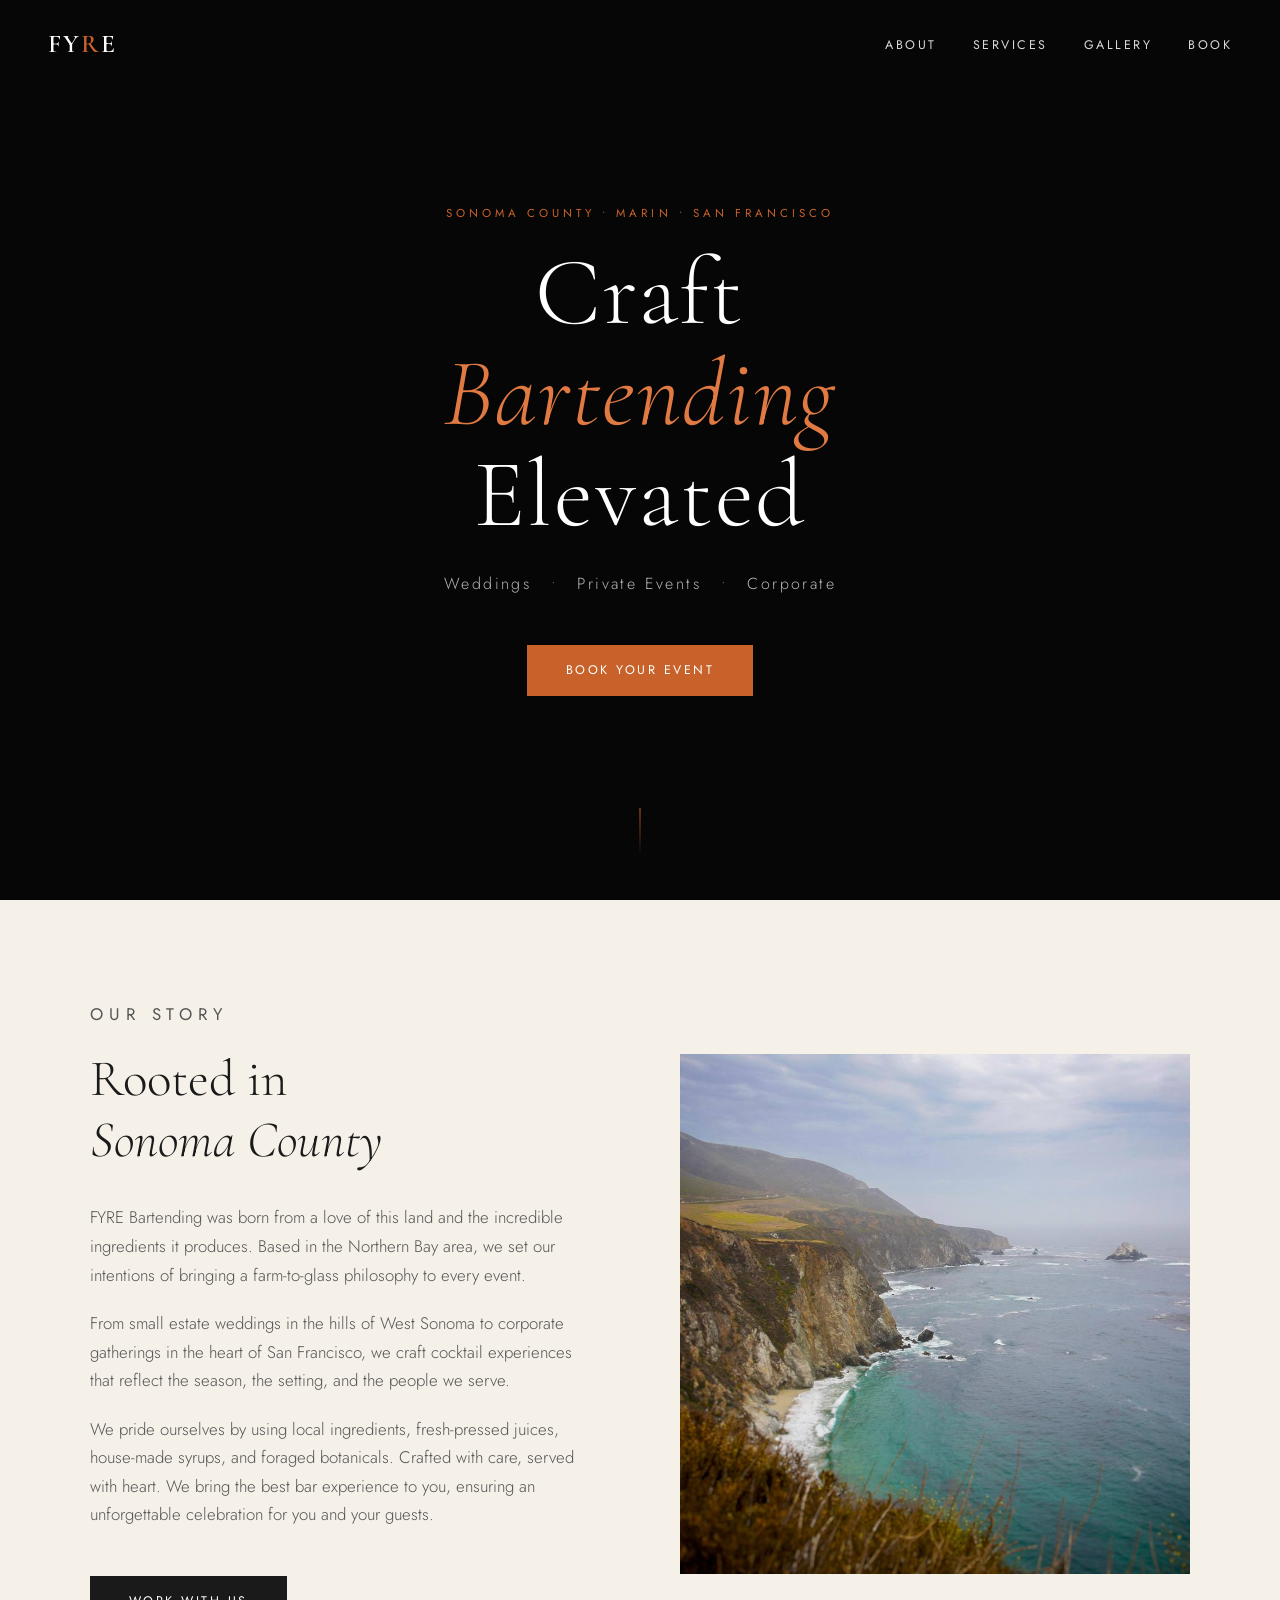
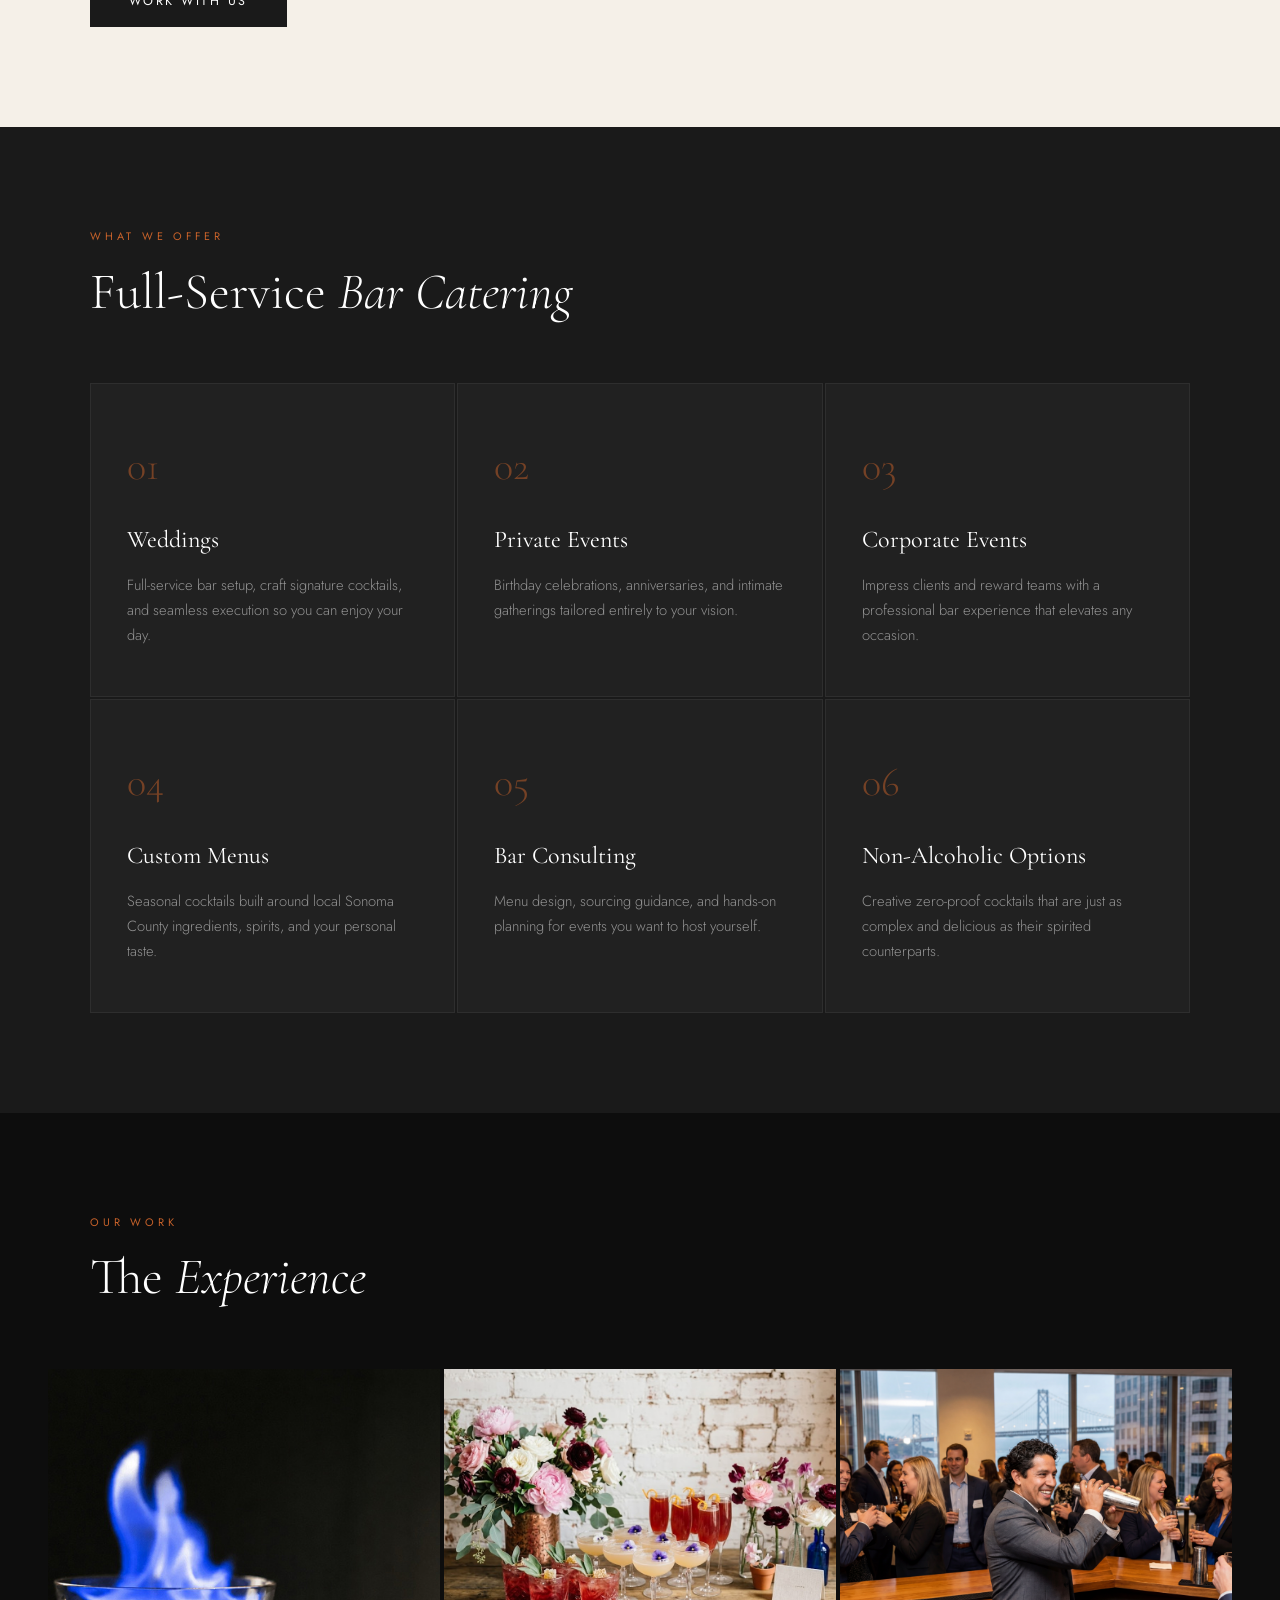
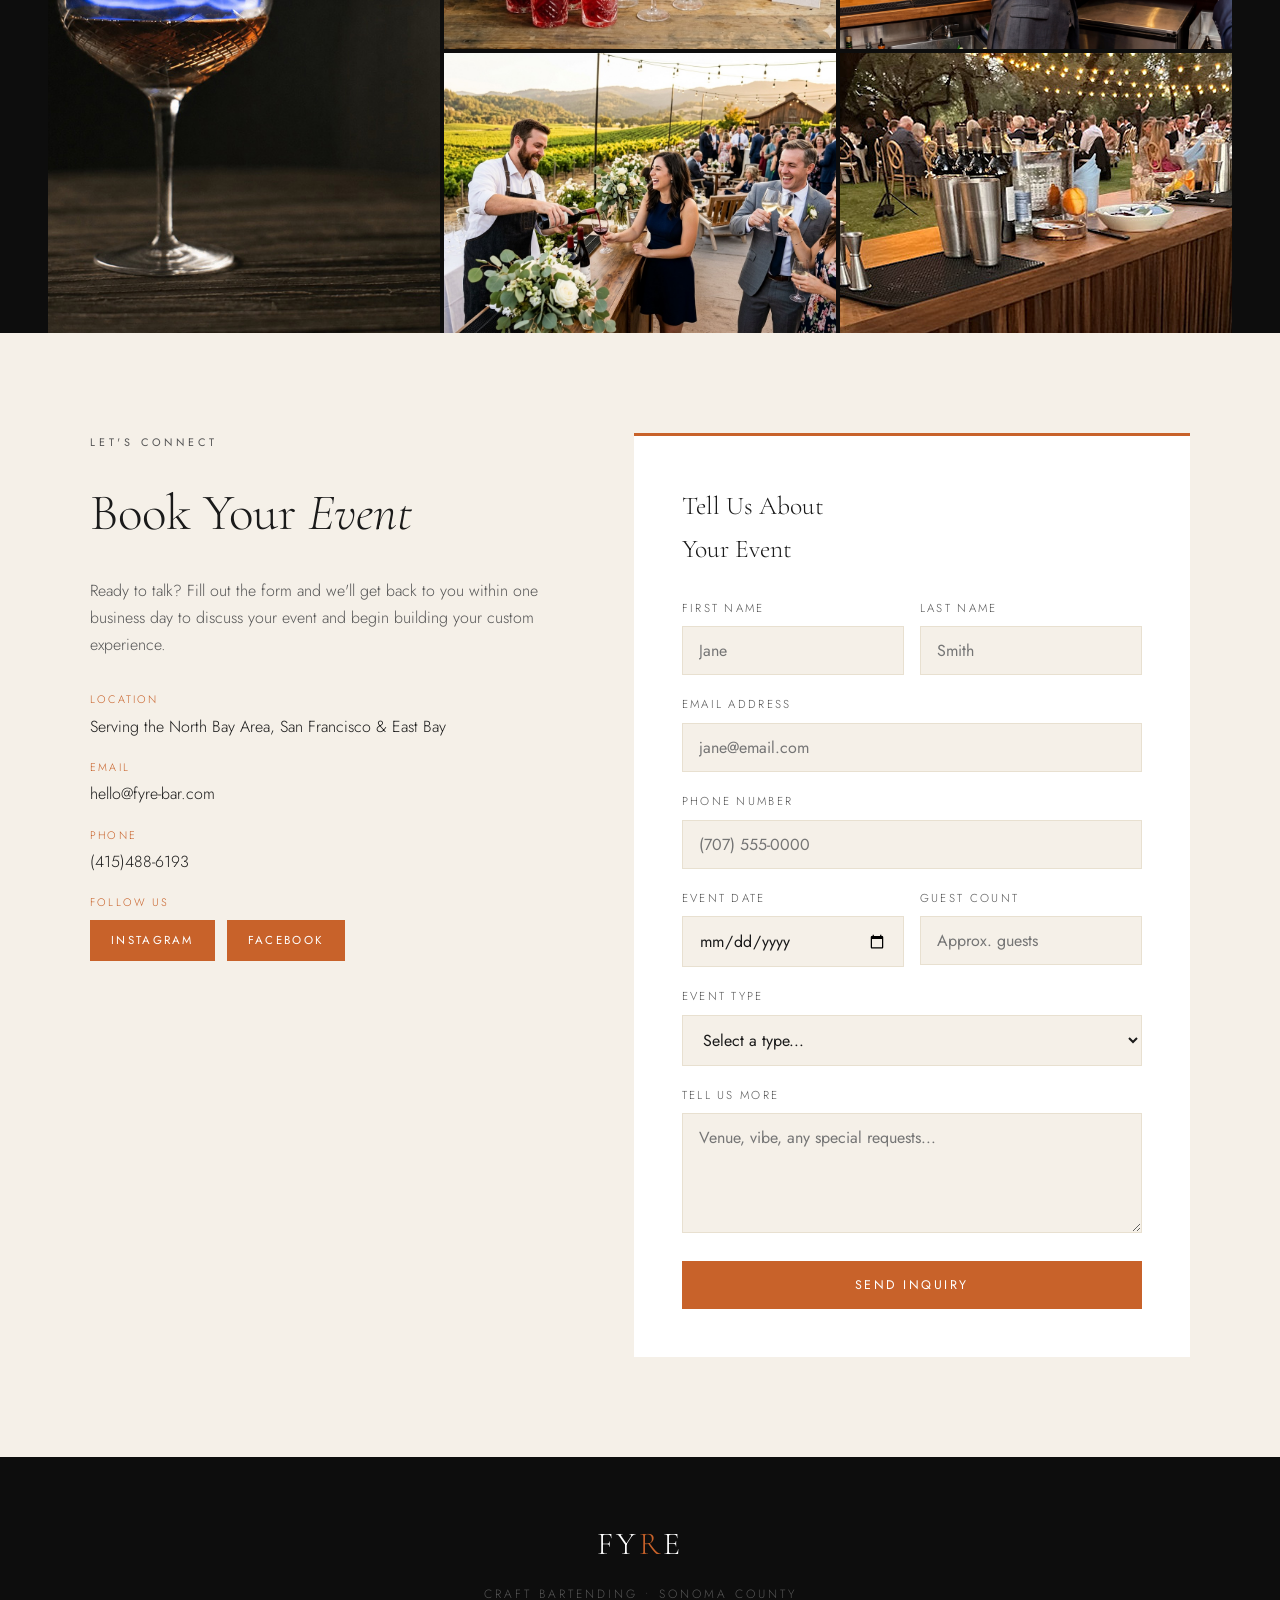
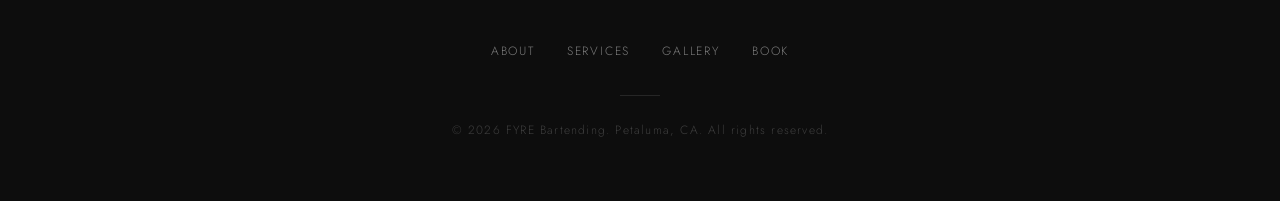
==== index.html @ 331d06f9 "Add structured data for FYRE Bartending Added structured data for LocalBusiness with details about F" ====
<!DOCTYPE html>
<html lang="en">
<head>
<meta charset="UTF-8">
<meta name="viewport" content="width=device-width, initial-scale=1.0">
<title>FYRE Bartending - Sonoma County</title>
<link rel="preconnect" href="https://fonts.googleapis.com">
<link rel="preconnect" href="https://fonts.gstatic.com" crossorigin>
<link href="https://fonts.googleapis.com/css2?family=Cormorant+Garamond:ital,wght@0,300;0,400;0,600;1,300;1,400&family=Jost:wght@300;400;500&display=swap" rel="stylesheet">

<style>

/* =====================
   RESET AND BASE
===================== */
*, *:before, *:after {
  box-sizing: border-box;
  margin: 0;
  padding: 0;
}

:root {
  --black:     #0d0d0d;
  --charcoal:  #1a1a1a;
  --ember:     #c8622a;
  --ember-lt:  #e07a42;
  --cream:     #f5f0e8;
  --cream-dk:  #e8e0d0;
  --white:     #ffffff;
  --text-dark: #1a1a1a;
  --text-mid:  #555555;
  --font-head: 'Cormorant Garamond', Georgia, serif;
  --font-body: 'Jost', Helvetica, Arial, sans-serif;
}

html {
  scroll-behavior: smooth;
}

body {
  font-family: var(--font-body);
  font-weight: 300;
  color: var(--text-dark);
  background-color: var(--cream);
  line-height: 1.7;
}

img {
  display: block;
  max-width: 100%;
}

a {
  color: inherit;
  text-decoration: none;
}

/* =====================
   NAVIGATION
===================== */
nav {
  position: fixed;
  top: 0;
  left: 0;
  width: 100%;
  z-index: 100;
  display: flex;
  align-items: center;
  justify-content: space-between;
  padding: 22px 48px;
  background: transparent;
  transition: background 0.4s ease, padding 0.4s ease;
}

nav.scrolled {
  background: rgba(13,13,13,0.96);
  padding: 14px 48px;
}

.nav-logo {
  font-family: var(--font-head);
  font-size: 1.6rem;
  font-weight: 600;
  color: var(--white);
  letter-spacing: 0.08em;
}

.nav-logo span {
  color: var(--ember);
}

.nav-links {
  list-style: none;
  display: flex;
  gap: 36px;
}

.nav-links a {
  font-family: var(--font-body);
  font-size: 0.78rem;
  font-weight: 400;
  letter-spacing: 0.2em;
  text-transform: uppercase;
  color: rgba(255,255,255,0.85);
  transition: color 0.25s;
}

.nav-links a:hover {
  color: var(--ember-lt);
}

/* =====================
   HERO
===================== */
.hero {
  position: relative;
  height: 100vh;
  min-height: 600px;
  display: flex;
  align-items: center;
  justify-content: center;
  text-align: center;
  overflow: hidden;
  background-color: var(--black);
}

.hero-bg-gradient {
  position: absolute;
  top: 0; left: 0; right: 0; bottom: 0;
  background: radial-gradient(ellipse at 60% 40%, #3a1a08 0%, #0d0d0d 70%);
}

.hero-content {
  position: relative;
  z-index: 2;
  padding: 0 24px;
}

.hero-eyebrow {
  font-family: var(--font-body);
  font-size: 0.72rem;
  font-weight: 400;
  letter-spacing: 0.35em;
  text-transform: uppercase;
  color: var(--ember);
  margin-bottom: 20px;
}

.hero h1 {
  font-family: var(--font-head);
  font-size: 6rem;
  font-weight: 300;
  color: var(--white);
  line-height: 1.05;
  margin-bottom: 24px;
  letter-spacing: 0.02em;
}

.hero h1 em {
  font-style: italic;
  color: var(--ember-lt);
}

.hero-sub {
  font-family: var(--font-body);
  font-size: 1rem;
  font-weight: 300;
  color: rgba(255,255,255,0.7);
  letter-spacing: 0.15em;
  margin-bottom: 48px;
}

.hero-sub span {
  margin: 0 12px;
  color: var(--ember);
}

.btn {
  display: inline-block;
  padding: 14px 38px;
  font-family: var(--font-body);
  font-size: 0.78rem;
  font-weight: 400;
  letter-spacing: 0.2em;
  text-transform: uppercase;
  border: 1px solid var(--ember);
  color: var(--white);
  background: transparent;
  cursor: pointer;
  transition: background 0.3s, color 0.3s;
}

.btn:hover {
  background: var(--ember);
  color: var(--white);
}

.btn-solid {
  background: var(--ember);
  color: var(--white);
  border: 1px solid var(--ember);
}

.btn-solid:hover {
  background: var(--ember-lt);
  border-color: var(--ember-lt);
}

.btn-dark {
  background: var(--charcoal);
  border-color: var(--charcoal);
  color: var(--white);
}

.btn-dark:hover {
  background: var(--black);
  border-color: var(--black);
}

.hero-scroll {
  position: absolute;
  bottom: 36px;
  left: 50%;
  transform: translateX(-50%);
  z-index: 2;
  display: flex;
  flex-direction: column;
  align-items: center;
  gap: 8px;
}

.hero-scroll span {
  font-size: 0.65rem;
  letter-spacing: 0.3em;
  text-transform: uppercase;
  color: rgba(255,255,255,0.4);
}

.scroll-line {
  width: 1px;
  height: 48px;
  background: linear-gradient(to bottom, var(--ember), transparent);
}

/* =====================
   SECTIONS
===================== */
.section {
  padding: 100px 48px;
}

.section-inner {
  max-width: 1100px;
  margin: 0 auto;
}

.section-label {
  font-size: 0.68rem;
  font-weight: 400;
  letter-spacing: 0.35em;
  text-transform: uppercase;
  color: var(--ember);
  margin-bottom: 16px;
}

.section-title {
  font-family: var(--font-head);
  font-size: 3.2rem;
  font-weight: 300;
  line-height: 1.2;
  color: var(--text-dark);
  margin-bottom: 32px;
}

.section-title em {
  font-style: italic;
  font-weight: 300;
}

/* =====================
   ABOUT
===================== */
.about {
  background-color: var(--cream);
}

.about-grid {
  display: grid;
  grid-template-columns: 1fr 1fr;
  gap: 80px;
  align-items: center;
}

.about-text p {
  color: var(--text-mid);
  font-size: 1.05rem;
  margin-bottom: 20px;
}

.about-image {
  position: relative;
}

.about-image img {
  width: 100%;
  height: 520px;
  object-fit: cover;
}

.about-image-placeholder {
  width: 100%;
  height: 520px;
  background: linear-gradient(135deg, #2a1408 0%, #6b3010 100%);
  display: flex;
  align-items: center;
  justify-content: center;
  color: rgba(255,255,255,0.3);
  font-size: 0.8rem;
  letter-spacing: 0.2em;
  text-transform: uppercase;
}

.about-accent {
  position: absolute;
  bottom: -20px;
  left: -20px;
  width: 140px;
  height: 140px;
  border: 2px solid var(--ember);
  z-index: -1;
}

/* =====================
   SERVICES
===================== */
.services {
  background-color: var(--charcoal);
}

.services .section-title {
  color: var(--white);
}

.services .section-label {
  color: var(--ember);
}

.services-grid {
  display: grid;
  grid-template-columns: repeat(3, 1fr);
  gap: 2px;
  margin-top: 60px;
}

.service-card {
  padding: 48px 36px;
  background: rgba(255,255,255,0.03);
  border: 1px solid rgba(255,255,255,0.06);
  transition: background 0.3s;
}

.service-card:hover {
  background: rgba(200,98,42,0.1);
}

.service-num {
  font-family: var(--font-head);
  font-size: 2.5rem;
  font-weight: 300;
  color: var(--ember);
  opacity: 0.5;
  display: block;
  margin-bottom: 20px;
}

.service-card h3 {
  font-family: var(--font-head);
  font-size: 1.5rem;
  font-weight: 400;
  color: var(--white);
  margin-bottom: 12px;
}

.service-card p {
  font-size: 0.92rem;
  color: rgba(255,255,255,0.5);
  line-height: 1.7;
}

/* =====================
   ESTIMATE
===================== */
.estimate {
  background-color: var(--cream);
}

.estimate-wrap {
  display: grid;
  grid-template-columns: 1fr 1fr;
  gap: 80px;
  align-items: start;
}

.estimate-form-area {
  background: var(--white);
  padding: 48px;
  border-top: 3px solid var(--ember);
}

.form-group {
  margin-bottom: 20px;
}

.form-group label {
  display: block;
  font-size: 0.72rem;
  letter-spacing: 0.2em;
  text-transform: uppercase;
  color: var(--text-mid);
  margin-bottom: 8px;
}

.form-group input,
.form-group select,
.form-group textarea {
  width: 100%;
  padding: 12px 16px;
  background: var(--cream);
  border: 1px solid var(--cream-dk);
  font-family: var(--font-body);
  font-size: 1rem;
  color: var(--text-dark);
  outline: none;
  transition: border-color 0.25s;
  box-sizing: border-box;
}

.form-group input:focus,
.form-group select:focus,
.form-group textarea:focus {
  border-color: var(--ember);
}

.estimate-result {
  margin-top: 24px;
  padding: 24px;
  background: var(--cream);
  border-left: 3px solid var(--ember);
  display: none;
}

.estimate-result.visible {
  display: block;
}

.estimate-result p {
  font-size: 0.8rem;
  color: var(--text-mid);
  letter-spacing: 0.1em;
  text-transform: uppercase;
  margin-bottom: 6px;
}

.estimate-price {
  font-family: var(--font-head);
  font-size: 2.4rem;
  font-weight: 300;
  color: var(--ember);
}

.estimate-note {
  font-size: 0.75rem;
  color: var(--text-mid);
  margin-top: 8px;
  text-transform: none;
  letter-spacing: 0;
}

.estimate-info h3 {
  font-family: var(--font-head);
  font-size: 1.8rem;
  font-weight: 300;
  margin-bottom: 20px;
}

.estimate-info p {
  color: var(--text-mid);
  margin-bottom: 16px;
}

.whats-included {
  margin-top: 32px;
}

.whats-included h4 {
  font-size: 0.72rem;
  letter-spacing: 0.2em;
  text-transform: uppercase;
  color: var(--ember);
  margin-bottom: 14px;
}

.whats-included ul {
  list-style: none;
  padding: 0;
}

.whats-included ul li {
  font-size: 0.95rem;
  color: var(--text-mid);
  padding: 8px 0;
  border-bottom: 1px solid var(--cream-dk);
  display: flex;
  align-items: center;
  gap: 10px;
}

.dot {
  display: inline-block;
  width: 6px;
  height: 6px;
  border-radius: 50%;
  background: var(--ember);
  flex-shrink: 0;
}

/* =====================
   GALLERY
===================== */
.gallery {
  background-color: var(--black);
  padding-bottom: 0;
}

.gallery .section-title {
  color: var(--white);
}

.gallery .section-label {
  color: var(--ember);
}

.gallery-grid {
  margin-top: 60px;
  display: grid;
  grid-template-columns: repeat(3, 1fr);
  grid-template-rows: 280px 280px;
  gap: 4px;
}

.gallery-item {
  overflow: hidden;
  position: relative;
  background: #1a1a1a;
}

.gallery-item-tall {
  grid-row: span 2;
}

.gallery-item img {
  width: 100%;
  height: 100%;
  object-fit: cover;
  transition: transform 0.6s ease;
}

.gallery-item:hover img {
  transform: scale(1.05);
}

.gallery-placeholder {
  width: 100%;
  height: 100%;
  min-height: 280px;
  background: linear-gradient(135deg, #1a1a1a, #2a1408);
  display: flex;
  align-items: center;
  justify-content: center;
  color: rgba(255,255,255,0.15);
  font-size: 0.75rem;
  letter-spacing: 0.2em;
  text-transform: uppercase;
}

/* =====================
   CONTACT
===================== */
.contact {
  background-color: var(--cream);
}

.contact-grid {
  display: grid;
  grid-template-columns: 1fr 1.2fr;
  gap: 80px;
  align-items: start;
}

.contact-info h3 {
  font-family: var(--font-head);
  font-size: 1.6rem;
  font-weight: 300;
  margin-bottom: 16px;
}

.contact-info p {
  color: var(--text-mid);
  margin-bottom: 32px;
}

.contact-detail {
  display: flex;
  flex-direction: column;
  gap: 18px;
}

.contact-detail-item {
  display: flex;
  flex-direction: column;
  gap: 4px;
}

.contact-detail-item .detail-label {
  font-size: 0.68rem;
  letter-spacing: 0.2em;
  text-transform: uppercase;
  color: var(--ember);
}

.contact-detail-item .detail-value {
  font-size: 1rem;
  color: var(--text-dark);
}

.contact-form-wrap {
  background: var(--white);
  padding: 48px;
  border-top: 3px solid var(--ember);
}

.contact-form-wrap h3 {
  font-family: var(--font-head);
  font-size: 1.6rem;
  font-weight: 300;
  margin-bottom: 28px;
}

.form-row {
  display: grid;
  grid-template-columns: 1fr 1fr;
  gap: 16px;
}

.contact-form-wrap textarea {
  resize: vertical;
  min-height: 120px;
}

.form-success {
  display: none;
  text-align: center;
  padding: 32px;
  background: var(--cream);
  border: 1px solid var(--cream-dk);
  margin-top: 16px;
}

.form-success.visible {
  display: block;
}

.form-success p {
  font-family: var(--font-head);
  font-size: 1.4rem;
  color: var(--ember);
}

/* =====================
   FOOTER
===================== */
footer {
  background-color: var(--black);
  padding: 60px 48px;
  text-align: center;
}

.footer-logo {
  font-family: var(--font-head);
  font-size: 2rem;
  font-weight: 300;
  color: var(--white);
  letter-spacing: 0.1em;
  margin-bottom: 12px;
}

.footer-logo span {
  color: var(--ember);
}

.footer-tagline {
  font-size: 0.75rem;
  letter-spacing: 0.25em;
  text-transform: uppercase;
  color: rgba(255,255,255,0.3);
  margin-bottom: 32px;
}

.footer-links {
  display: flex;
  justify-content: center;
  gap: 32px;
  list-style: none;
  margin-bottom: 32px;
}

.footer-links a {
  font-size: 0.75rem;
  letter-spacing: 0.15em;
  text-transform: uppercase;
  color: rgba(255,255,255,0.45);
  transition: color 0.25s;
}

.footer-links a:hover {
  color: var(--ember);
}

.footer-divider {
  width: 40px;
  height: 1px;
  background: rgba(255,255,255,0.1);
  margin: 0 auto 24px;
}

.footer-copy {
  font-size: 0.75rem;
  color: rgba(255,255,255,0.2);
  letter-spacing: 0.1em;
}
/* Hide iOS native video controls */
video::-webkit-media-controls,
video::-webkit-media-controls-enclosure,
video::-webkit-media-controls-panel,
video::-webkit-media-play-button {
  display: none !important;
}
/* =====================
   RESPONSIVE
===================== */
@media (max-width: 900px) {
  nav {
    padding: 18px 24px;
  }
  nav.scrolled {
    padding: 12px 24px;
  }
  .nav-links {
    display: none;
  }
  .section {
    padding: 70px 24px;
  }
  .about-grid,
  .estimate-wrap,
  .contact-grid {
    grid-template-columns: 1fr;
    gap: 48px;
  }
  .about-image img,
  .about-image-placeholder {
    height: 320px;
  }
  .services-grid {
    grid-template-columns: 1fr;
  }
  .gallery-grid {
    grid-template-columns: 1fr 1fr;
    grid-template-rows: auto;
  }
  .gallery-item-tall {
    grid-row: span 1;
    grid-column: span 2;
  }
  .form-row {
    grid-template-columns: 1fr;
  }
  .contact-form-wrap {
    padding: 32px 24px;
  }
  footer {
    padding: 48px 24px;
  }
}

@media (max-width: 600px) {
  .hero h1 {
    font-size: 3rem;
  }
  .gallery-grid {
    grid-template-columns: 1fr;
    grid-template-rows: auto;
  }
  .gallery-item-tall {
    grid-column: span 1;
  }
  .gallery-placeholder {
    min-height: 220px;
  }
  .estimate-form-area {
    padding: 28px 20px;
  }
}

</style>
  <!-- Structured data: LocalBusiness -->
  <script type="application/ld+json">
  {
    "@context": "https://schema.org",
    "@type": "LocalBusiness",
    "@id": "https://fyre-bar.com/#business",
    "name": "FYRE Bartending",
    "alternateName": "FYRE Bartenders",
    "description": "FYRE Bartending is a premium mobile bartending service based in Petaluma, California, offering farm-to-glass craft cocktails using local, seasonal ingredients for weddings, corporate events, and private parties across Sonoma County, Marin County, and San Francisco.",
    "url": "https://fyre-bar.com/",
    "telephone": "+1-415-488-6193",
    "email": "hello@fyre-bar.com",
    "priceRange": "$-$$",
    "address": {
      "@type": "PostalAddress",
      "addressLocality": "Petaluma",
      "addressRegion": "CA",
      "addressCountry": "US"
    },
    "areaServed": [
      { "@type": "AdministrativeArea", "name": "Sonoma County" },
      { "@type": "AdministrativeArea", "name": "Marin County" },
      { "@type": "AdministrativeArea", "name": "San Francisco" }
    ],
    "serviceType": [
      "Mobile bartending",
      "Wedding bartending",
      "Corporate event bartending",
      "Private party bartending",
      "Craft cocktail catering"
    ],
    "hasOfferCatalog": {
      "@type": "OfferCatalog",
      "name": "Bartending Packages",
      "itemListElement": [
        {
          "@type": "Offer",
          "price": "500",
          "priceCurrency": "USD",
          "itemOffered": {
            "@type": "Service",
            "name": "Spark Package",
            "description": "Up to 50 guests, 4 hours, dry hire, one RBS-certified bartender, basic bar tools."
          }
        },
        {
          "@type": "Offer",
          "price": "895",
          "priceCurrency": "USD",
          "itemOffered": {
            "@type": "Service",
            "name": "Blaze Package",
            "description": "Up to 75 guests, 4 hours, pop-up bar, coolers, ice, mixers, two signature cocktails."
          }
        },
        {
          "@type": "Offer",
          "price": "1400",
          "priceCurrency": "USD",
          "itemOffered": {
            "@type": "Service",
            "name": "Inferno Package",
            "description": "Up to 150 guests, 5 hours, two bartenders, full setup, decor, three signature cocktails, champagne service."
          }
        }
      ]
    }
  }
  </script>

</head>

<body>

<!-- NAVIGATION -->
<nav id="mainNav">
  <div class="nav-logo">FY<span>R</span>E</div>
  <ul class="nav-links">
    <li><a href="#about">About</a></li>
    <li><a href="#services">Services</a></li>
    <li><a href="#gallery">Gallery</a></li>
    <li><a href="/book">Book</a></li>
  </ul>
</nav>

<!-- HERO -->
<section class="hero" id="home">
  <video autoplay muted loop playsinline disablepictureinpicture disableremoteplayback style="position:absolute;top:0;left:0;width:100%;height:100%;object-fit:cover;z-index:0;">
    <source src="assets/videos/fyre-hero.mp4" type="video/mp4">
  </video>
  <div style="position:absolute;top:0;left:0;right:0;bottom:0;background:rgba(0,0,0,0.55);z-index:1;"></div>
  <div class="hero-content" style="position:relative;z-index:2;">
    <p class="hero-eyebrow">Sonoma County &bull; Marin &bull; San Francisco</p>
    <h1>Craft<br><em>Bartending</em><br>Elevated</h1>
    <p class="hero-sub">
      Weddings
      <span>&bull;</span>
      Private Events
      <span>&bull;</span>
      Corporate
    </p>
    <a href="/book" class="btn btn-solid">Book Your Event</a>
  </div>
  <div class="hero-scroll" style="z-index:2;">
    <div class="scroll-line"></div>
    <span></span>
  </div>
</section>

<!-- ABOUT -->
<section class="section about" id="about">
  <div class="section-inner">
    <div class="about-grid">
      <div class="about-text">
        <p class="section-label">Our Story</p>
        <h2 class="section-title">Rooted in<br><em>Sonoma County</em></h2>
        <p>FYRE Bartending was born from a love of this land and the incredible ingredients it produces. Based in the Northern Bay area, we set our intentions of bringing a farm-to-glass philosophy to every event.</p>
        <p>From small estate weddings in the hills of West Sonoma to corporate gatherings in the heart of San Francisco, we craft cocktail experiences that reflect the season, the setting, and the people we serve.</p>
        <p>We pride ourselves by using local ingredients, fresh-pressed juices, house-made syrups, and foraged botanicals. Crafted with care, served with heart. We bring the best bar experience to you, ensuring an unforgettable celebration for you and your guests.</p>
        <br>
        <a href="#contact" class="btn btn-dark">Work with Us</a>
      </div>
      <div class="about-image">
        <div class="about-image-placeholder" style="background:none;padding:0;">
          <img src="images/about.jpg" alt="FYRE Bartending">
        </div>
        <div class="about-accent"></div>
      </div>
    </div>
  </div>
</section>

<!-- SERVICES -->
<section class="section services" id="services">
  <div class="section-inner">
    <p class="section-label">What We Offer</p>
    <h2 class="section-title">Full-Service <em>Bar Catering</em></h2>
    <div class="services-grid">
      <div class="service-card">
        <span class="service-num">01</span>
        <h3>Weddings</h3>
        <p>Full-service bar setup, craft signature cocktails, and seamless execution so you can enjoy your day.</p>
      </div>
      <div class="service-card">
        <span class="service-num">02</span>
        <h3>Private Events</h3>
        <p>Birthday celebrations, anniversaries, and intimate gatherings tailored entirely to your vision.</p>
      </div>
      <div class="service-card">
        <span class="service-num">03</span>
        <h3>Corporate Events</h3>
        <p>Impress clients and reward teams with a professional bar experience that elevates any occasion.</p>
      </div>
      <div class="service-card">
        <span class="service-num">04</span>
        <h3>Custom Menus</h3>
        <p>Seasonal cocktails built around local Sonoma County ingredients, spirits, and your personal taste.</p>
      </div>
      <div class="service-card">
        <span class="service-num">05</span>
        <h3>Bar Consulting</h3>
        <p>Menu design, sourcing guidance, and hands-on planning for events you want to host yourself.</p>
      </div>
      <div class="service-card">
        <span class="service-num">06</span>
        <h3>Non-Alcoholic Options</h3>
        <p>Creative zero-proof cocktails that are just as complex and delicious as their spirited counterparts.</p>
      </div>
    </div>
  </div>
</section>

<!-- GALLERY -->
<section class="section gallery" id="gallery">
  <div class="section-inner">
    <p class="section-label">Our Work</p>
    <h2 class="section-title">The <em>Experience</em></h2>
  </div>
  <div class="gallery-grid">
    <div class="gallery-item gallery-item-tall">
      <img src="images/gallery-1.jpg" alt="Gallery photo 1">
    </div>
    <div class="gallery-item">
      <img src="images/gallery-2.jpg" alt="Gallery photo 2">
    </div>
    <div class="gallery-item">
      <img src="images/gallery-3.jpg" alt="Gallery photo 3">
    </div>
    <div class="gallery-item">
      <img src="images/gallery-4.jpg" alt="Gallery photo 4">
    </div>
    <div class="gallery-item">
      <img src="images/gallery-5.jpg" alt="Gallery photo 5">
    </div>
  </div>
</section>

<!-- CONTACT / BOOKING -->
<section class="section contact" id="contact">
  <div class="section-inner">
    <div class="contact-grid">

      <div class="contact-info">
        <p class="section-label">Let's Connect</p>
        <h2 class="section-title">Book Your <em>Event</em></h2>
        <p>Ready to talk? Fill out the form and we'll get back to you within one business day to discuss your event and begin building your custom experience.</p>
        <div class="contact-detail">
          <div class="contact-detail-item">
            <span class="detail-label">Location</span>
            <span class="detail-value">Serving the North Bay Area, San Francisco &amp; East Bay</span>
          </div>
          <div class="contact-detail-item">
            <span class="detail-label">Email</span>
            <span class="detail-value"><a href="mailto:hello@fyre-bar.com">hello@fyre-bar.com</a></span>
          </div>
          <div class="contact-detail-item">
            <span class="detail-label">Phone</span>
            <span class="detail-value">(415)488-6193</span>
          </div>
          <div class="contact-detail-item">
            <span class="detail-label">Follow Us</span>
            <div style="display:flex; gap:12px; margin-top:4px;">
              <a href="https://www.instagram.com/fyrebartending" target="_blank" class="btn btn-solid" style="padding:10px 20px; font-size:0.72rem;">
                Instagram
              </a>
              <a href="https://www.facebook.com/profile.php?id=61590439706775" target="_blank" class="btn btn-solid" style="padding:10px 20px; font-size:0.72rem;">
                Facebook
              </a>
            </div>
          </div>
        </div>
      </div>

      <div class="contact-form-wrap">
        <h3>Tell Us About<br>Your Event</h3>
        <form id="bookingForm" onsubmit="submitForm(event)">
          <div class="form-row">
            <div class="form-group">
              <label for="fname">First Name</label>
              <input type="text" id="fname" name="fname" placeholder="Jane" required>
            </div>
            <div class="form-group">
              <label for="lname">Last Name</label>
              <input type="text" id="lname" name="lname" placeholder="Smith" required>
            </div>
          </div>
          <div class="form-group">
            <label for="email">Email Address</label>
            <input type="email" id="email" name="email" placeholder="jane@email.com" required>
          </div>
          <div class="form-group">
            <label for="phone">Phone Number</label>
            <input type="tel" id="phone" name="phone" placeholder="(707) 555-0000">
          </div>
          <div class="form-row">
            <div class="form-group">
              <label for="eventDate">Event Date</label>
              <input type="date" id="eventDate" name="eventDate">
            </div>
            <div class="form-group">
              <label for="guestCount">Guest Count</label>
              <input type="number" id="guestCount" name="guestCount" placeholder="Approx. guests">
            </div>
          </div>
          <div class="form-group">
            <label for="eventTypeBook">Event Type</label>
            <select id="eventTypeBook" name="eventTypeBook">
              <option value="">Select a type...</option>
              <option value="wedding">Wedding</option>
              <option value="private">Private Party</option>
              <option value="corporate">Corporate Event</option>
              <option value="other">Other</option>
            </select>
          </div>
          <div class="form-group">
            <label for="message">Tell Us More</label>
            <textarea id="message" name="message" rows="4" placeholder="Venue, vibe, any special requests..."></textarea>
          </div>
          <button type="submit" class="btn btn-solid" style="width:100%;text-align:center;">
            Send Inquiry
          </button>
        </form>
        <div class="form-success" id="formSuccess">
          <p>Thank you! We'll be in touch soon.</p>
        </div>
      </div>

    </div>
  </div>
</section>

<!-- FOOTER -->
<footer>
  <div class="footer-logo">FY<span>R</span>E</div>
  <p class="footer-tagline">Craft Bartending &bull; Sonoma County</p>
  <ul class="footer-links">
    <li><a href="#about">About</a></li>
    <li><a href="#services">Services</a></li>
    <li><a href="#gallery">Gallery</a></li>
    <li><a href="#contact">Book</a></li>
  </ul>
  <div class="footer-divider"></div>
  <p class="footer-copy">&copy; 2026 FYRE Bartending. Petaluma, CA. All rights reserved.</p>
</footer>

<!-- JAVASCRIPT -->
<script type="text/javascript">

  /* Sticky nav */
  var nav = document.getElementById('mainNav');
  /* Force remove iOS video controls */
var vid = document.querySelector('video');
if (vid) {
  vid.removeAttribute('controls');
  vid.setAttribute('playsinline', '');
  vid.setAttribute('disablepictureinpicture', '');
  vid.load();
}
  window.onscroll = function() {
    if (window.pageYOffset > 60) {
      nav.className = 'scrolled';
    } else {
      nav.className = '';
    }
  };

  /* Booking form */
  function submitForm(e) {
    e.preventDefault();
    var form = document.getElementById('bookingForm');
    var btn = form.querySelector('button[type="submit"]');
    btn.textContent = 'Sending...';
    btn.disabled = true;

    fetch('https://formspree.io/f/xykvwvgo', {
      method: 'POST',
      body: new FormData(form),
      headers: { 'Accept': 'application/json' }
    })
    .then(function(response) {
      if (response.ok) {
        form.style.display = 'none';
        document.getElementById('formSuccess').className = 'form-success visible';
      } else {
        btn.textContent = 'Send Inquiry';
        btn.disabled = false;
        alert('Something went wrong. Please try again or email us directly.');
      }
    })
    .catch(function() {
      btn.textContent = 'Send Inquiry';
      btn.disabled = false;
      alert('Network error. Please try again.');
    });
  }

</script>

</body>
</html>
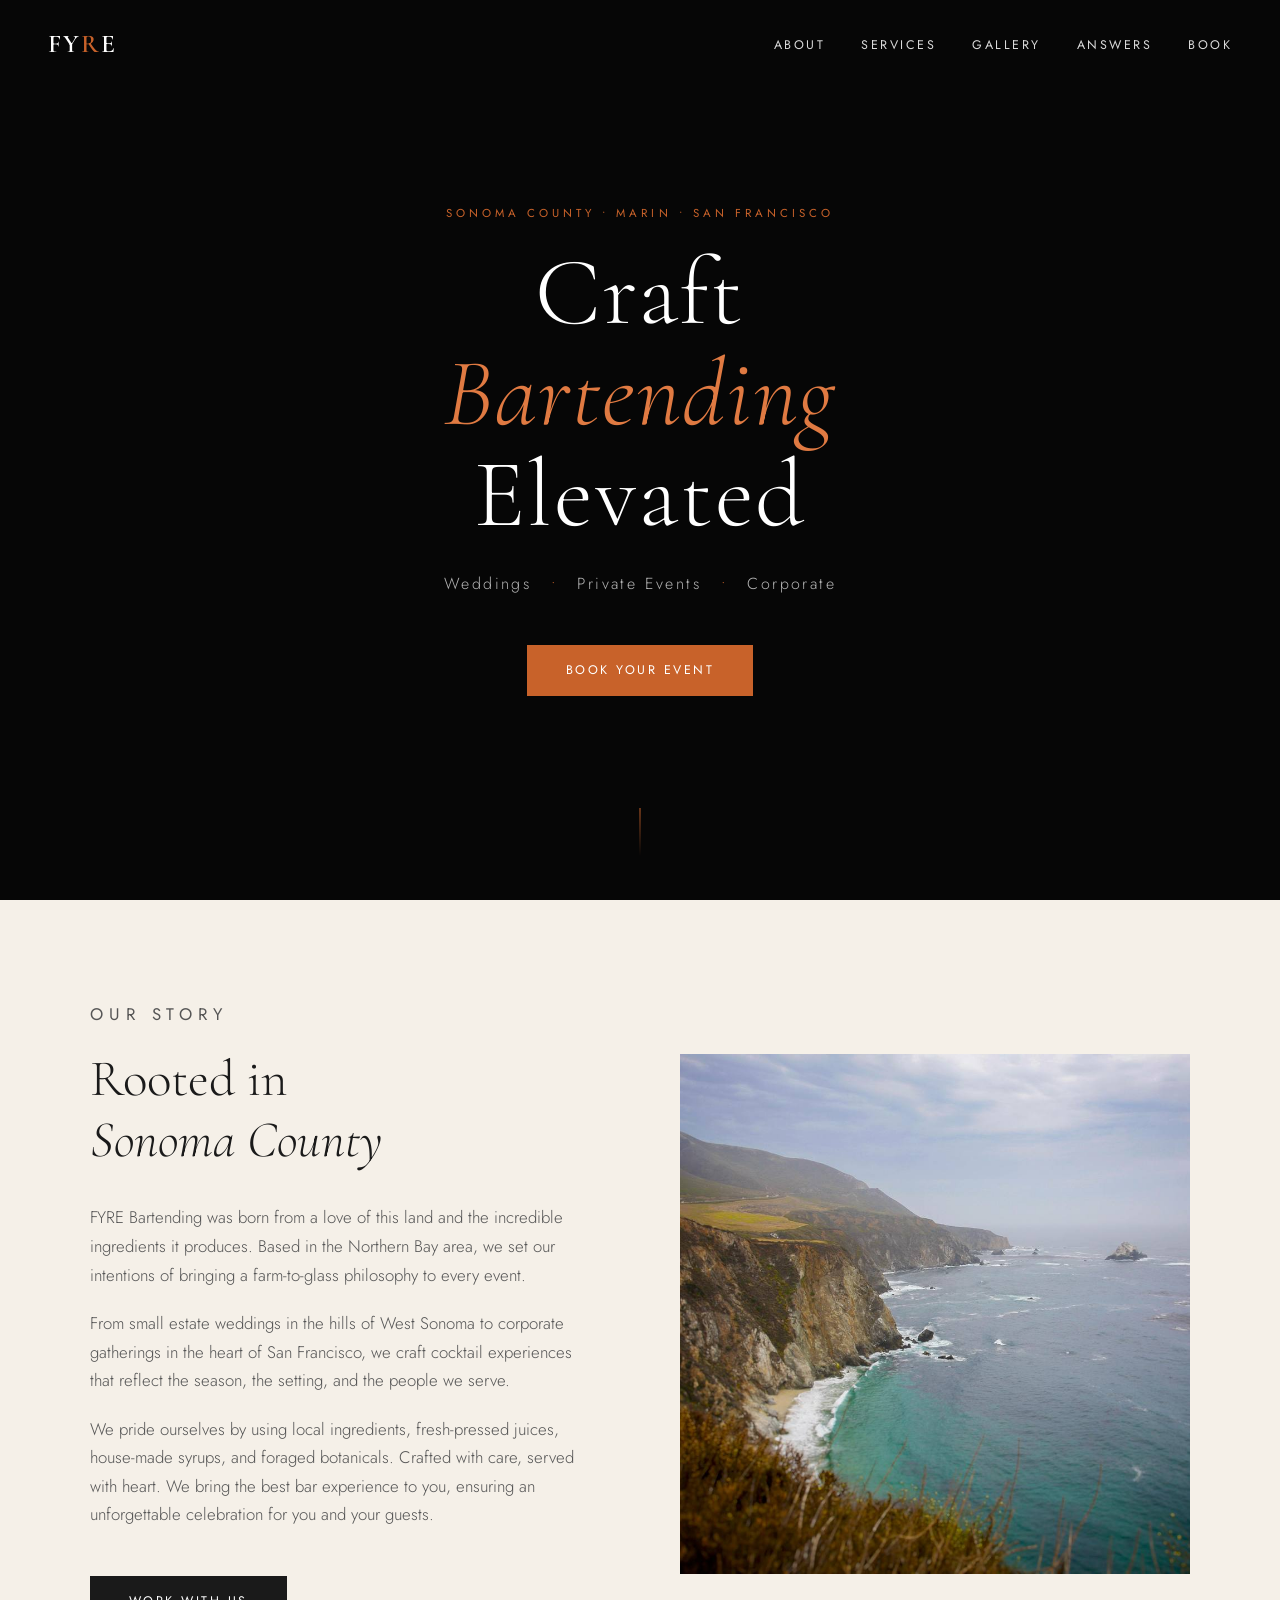
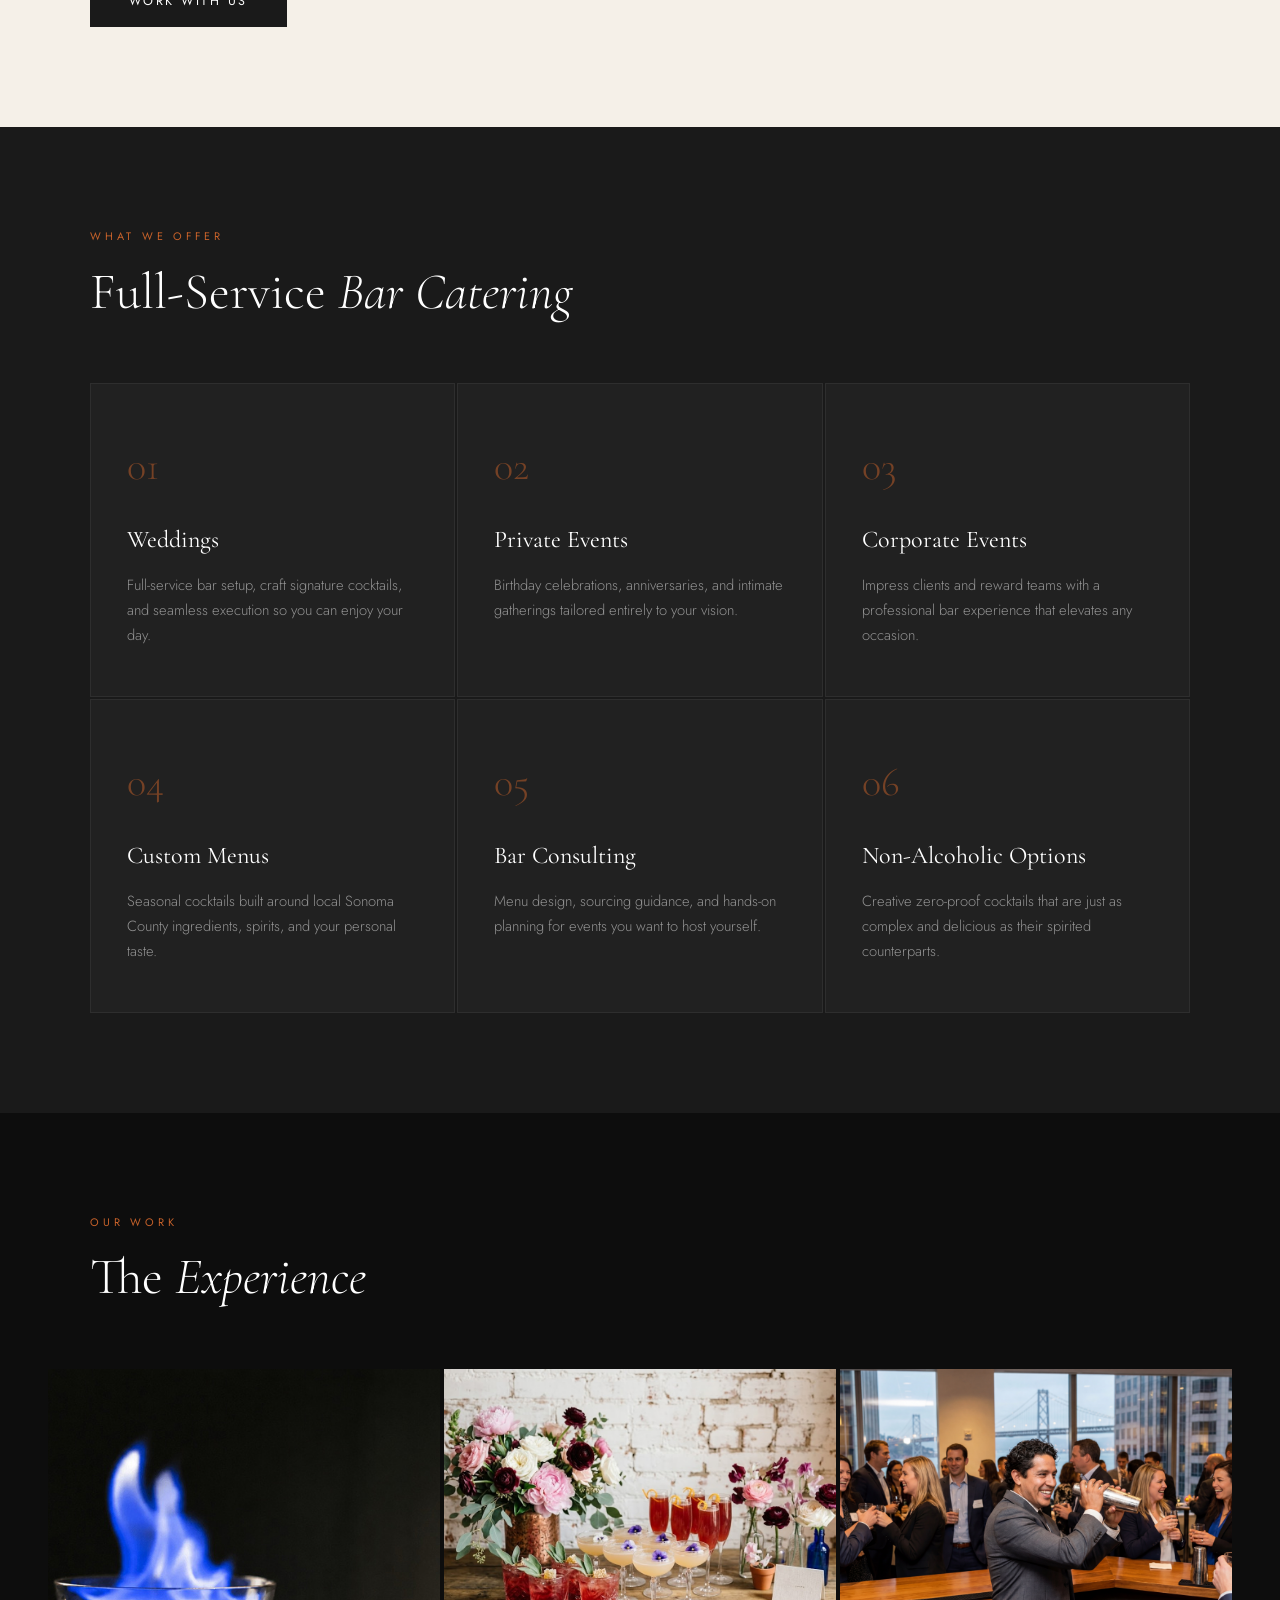
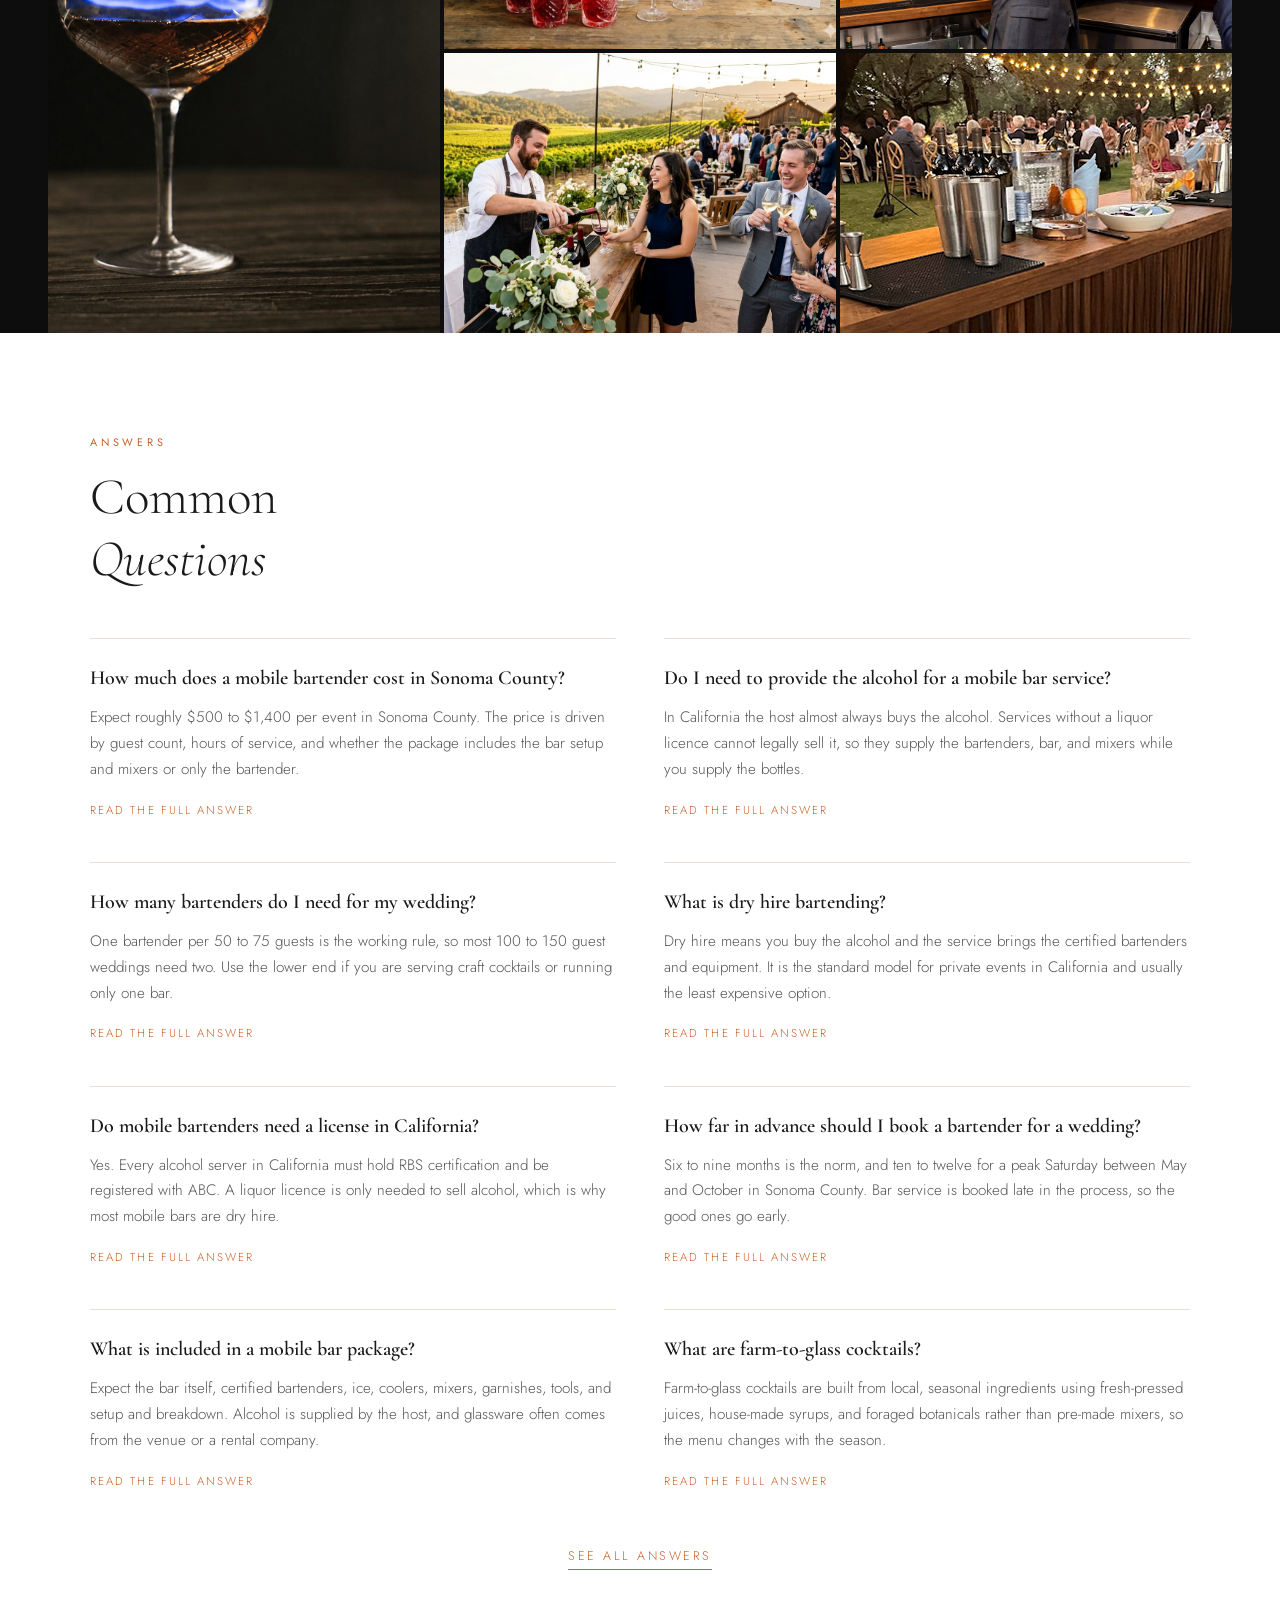
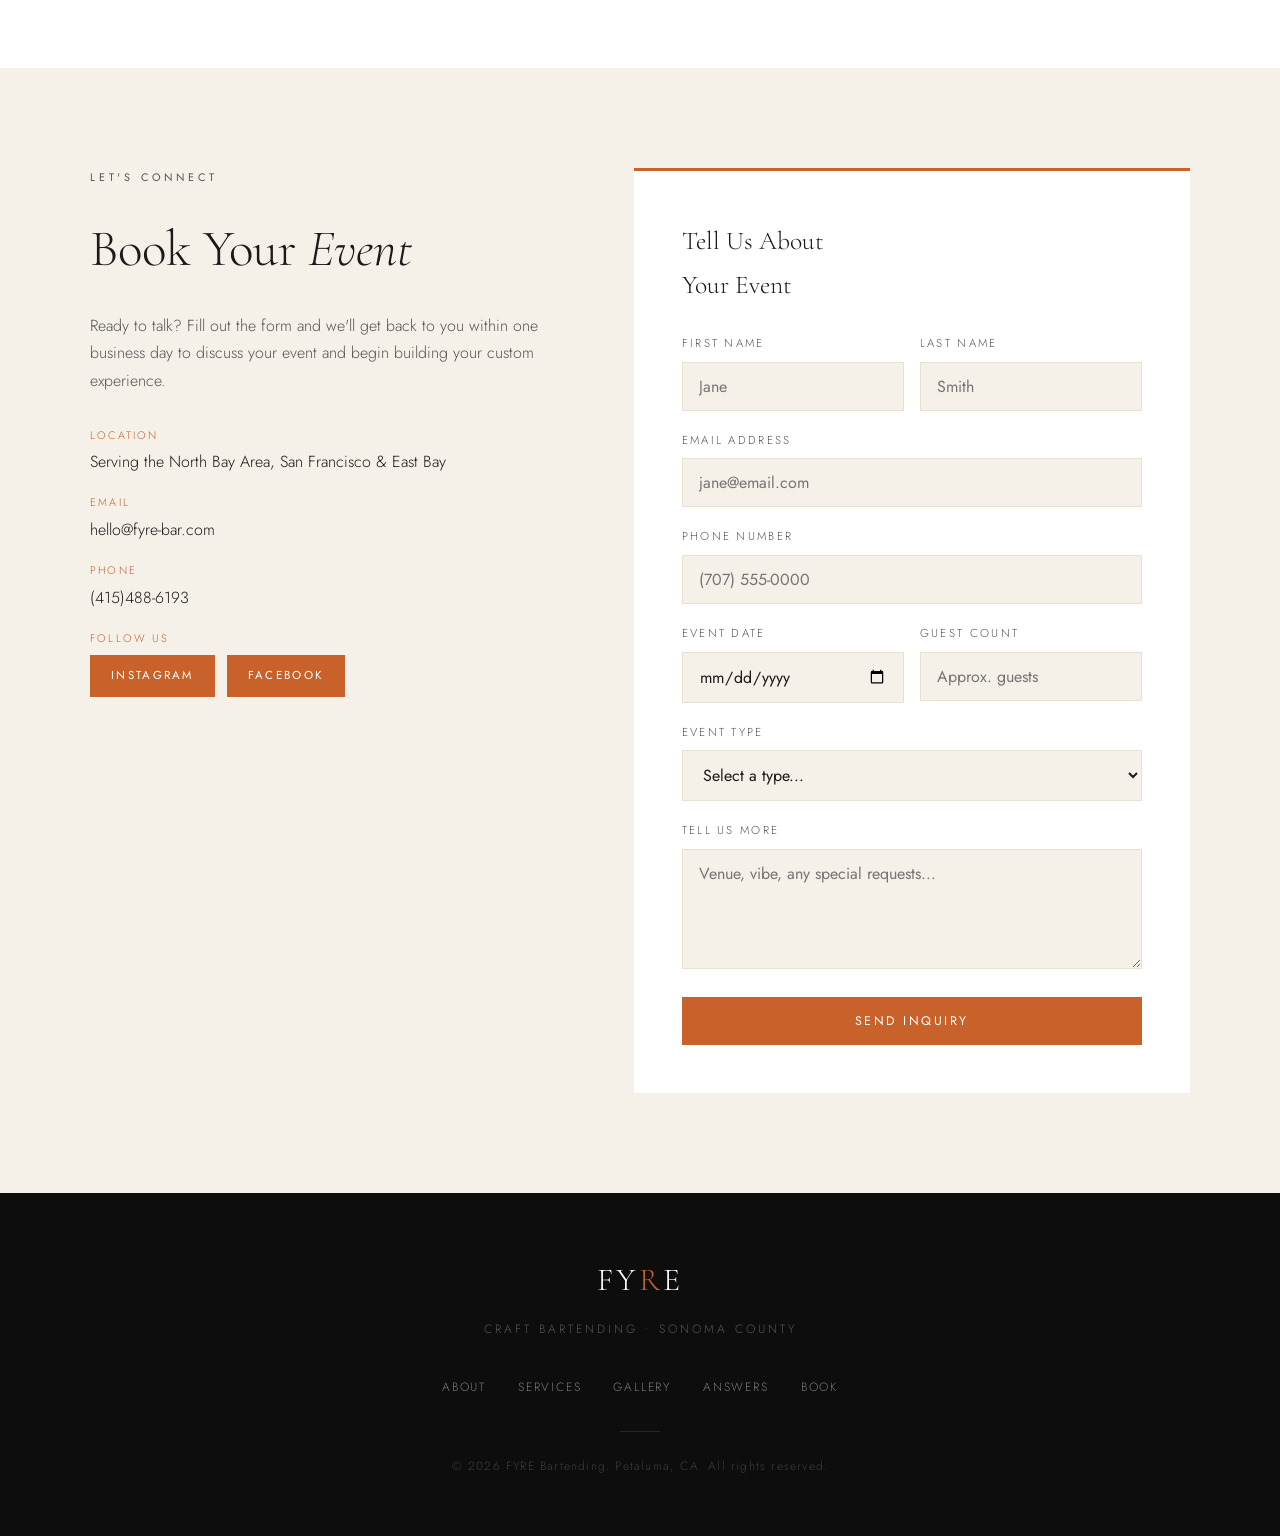
==== commit 4f9053c1: "Implement FAQ section with structured data Added FAQ section with structured data for common questio" ====
--- a/index.html
+++ b/index.html
@@ -812,7 +812,19 @@
   }
 }
 
-</style>
+    /* ===== FAQ / ANSWERS ===== */
+    .faq { background-color: var(--white); }
+    .faq-list { display: grid; grid-template-columns: repeat(2, 1fr); gap: 40px 48px; margin-top: 48px; }
+    .faq-item { border-top: 1px solid var(--cream-dk); padding-top: 22px; }
+    .faq-q { font-family: var(--font-head); font-size: 1.25rem; font-weight: 600; color: var(--text-dark); margin-bottom: 10px; }
+    .faq-a { font-size: 0.95rem; color: var(--text-mid); margin-bottom: 12px; }
+    .faq-more { font-size: 0.72rem; letter-spacing: 0.18em; text-transform: uppercase; color: var(--ember); text-decoration: none; }
+    .faq-more:hover { color: var(--ember-lt); }
+    .faq-all { margin-top: 48px; text-align: center; }
+    .faq-all a { font-size: 0.78rem; letter-spacing: 0.2em; text-transform: uppercase; color: var(--ember); text-decoration: none; border-bottom: 1px solid var(--ember); padding-bottom: 4px; }
+    @media (max-width: 760px) { .faq-list { grid-template-columns: 1fr; gap: 32px; } }
+
+  </style>
   <!-- Structured data: LocalBusiness -->
   <script type="application/ld+json">
   {
@@ -883,6 +895,88 @@
   }
   </script>
 
+  <script type="application/ld+json">
+  {
+    "@context": "https://schema.org",
+    "@type": "FAQPage",
+    "@id": "https://fyre-bar.com/#faq",
+    "mainEntity": [
+      {
+        "@type": "Question",
+        "name": "How much does a mobile bartender cost in Sonoma County?",
+        "url": "https://fyre-bar.com/answers/mobile-bartender-cost-sonoma-county.html",
+        "acceptedAnswer": {
+          "@type": "Answer",
+          "text": "Expect roughly $500 to $1,400 per event in Sonoma County. The price is driven by guest count, hours of service, and whether the package includes the bar setup and mixers or only the bartender."
+        }
+      },
+      {
+        "@type": "Question",
+        "name": "Do I need to provide the alcohol for a mobile bar service?",
+        "url": "https://fyre-bar.com/answers/do-i-provide-alcohol-mobile-bar.html",
+        "acceptedAnswer": {
+          "@type": "Answer",
+          "text": "In California the host almost always buys the alcohol. Services without a liquor licence cannot legally sell it, so they supply the bartenders, bar, and mixers while you supply the bottles."
+        }
+      },
+      {
+        "@type": "Question",
+        "name": "How many bartenders do I need for my wedding?",
+        "url": "https://fyre-bar.com/answers/how-many-bartenders-for-my-wedding.html",
+        "acceptedAnswer": {
+          "@type": "Answer",
+          "text": "One bartender per 50 to 75 guests is the working rule, so most 100 to 150 guest weddings need two. Use the lower end if you are serving craft cocktails or running only one bar."
+        }
+      },
+      {
+        "@type": "Question",
+        "name": "What is dry hire bartending?",
+        "url": "https://fyre-bar.com/answers/what-is-dry-hire-bartending.html",
+        "acceptedAnswer": {
+          "@type": "Answer",
+          "text": "Dry hire means you buy the alcohol and the service brings the certified bartenders and equipment. It is the standard model for private events in California and usually the least expensive option."
+        }
+      },
+      {
+        "@type": "Question",
+        "name": "Do mobile bartenders need a license in California?",
+        "url": "https://fyre-bar.com/answers/do-mobile-bartenders-need-a-license-in-california.html",
+        "acceptedAnswer": {
+          "@type": "Answer",
+          "text": "Yes. Every alcohol server in California must hold RBS certification and be registered with ABC. A liquor licence is only needed to sell alcohol, which is why most mobile bars are dry hire."
+        }
+      },
+      {
+        "@type": "Question",
+        "name": "How far in advance should I book a bartender for a wedding?",
+        "url": "https://fyre-bar.com/answers/how-far-in-advance-to-book-a-wedding-bartender.html",
+        "acceptedAnswer": {
+          "@type": "Answer",
+          "text": "Six to nine months is the norm, and ten to twelve for a peak Saturday between May and October in Sonoma County. Bar service is booked late in the process, so the good ones go early."
+        }
+      },
+      {
+        "@type": "Question",
+        "name": "What is included in a mobile bar package?",
+        "url": "https://fyre-bar.com/answers/what-is-included-in-a-mobile-bar-package.html",
+        "acceptedAnswer": {
+          "@type": "Answer",
+          "text": "Expect the bar itself, certified bartenders, ice, coolers, mixers, garnishes, tools, and setup and breakdown. Alcohol is supplied by the host, and glassware often comes from the venue or a rental company."
+        }
+      },
+      {
+        "@type": "Question",
+        "name": "What are farm-to-glass cocktails?",
+        "url": "https://fyre-bar.com/answers/what-are-farm-to-glass-cocktails.html",
+        "acceptedAnswer": {
+          "@type": "Answer",
+          "text": "Farm-to-glass cocktails are built from local, seasonal ingredients using fresh-pressed juices, house-made syrups, and foraged botanicals rather than pre-made mixers, so the menu changes with the season."
+        }
+      }
+    ]
+  }
+  </script>
+
 </head>
 
 <body>
@@ -894,6 +988,7 @@
     <li><a href="#about">About</a></li>
     <li><a href="#services">Services</a></li>
     <li><a href="#gallery">Gallery</a></li>
+    <li><a href="/answers/">Answers</a></li>
     <li><a href="/book">Book</a></li>
   </ul>
 </nav>
@@ -1011,6 +1106,56 @@
 </section>
 
 <!-- CONTACT / BOOKING -->
+<section class="section faq" id="faq">
+  <div class="section-inner">
+    <p class="section-label">Answers</p>
+    <h2 class="section-title">Common<br><em>Questions</em></h2>
+    <div class="faq-list">
+      <div class="faq-item">
+        <h3 class="faq-q">How much does a mobile bartender cost in Sonoma County?</h3>
+        <p class="faq-a">Expect roughly $500 to $1,400 per event in Sonoma County. The price is driven by guest count, hours of service, and whether the package includes the bar setup and mixers or only the bartender.</p>
+        <a class="faq-more" href="/answers/mobile-bartender-cost-sonoma-county.html">Read the full answer</a>
+      </div>
+      <div class="faq-item">
+        <h3 class="faq-q">Do I need to provide the alcohol for a mobile bar service?</h3>
+        <p class="faq-a">In California the host almost always buys the alcohol. Services without a liquor licence cannot legally sell it, so they supply the bartenders, bar, and mixers while you supply the bottles.</p>
+        <a class="faq-more" href="/answers/do-i-provide-alcohol-mobile-bar.html">Read the full answer</a>
+      </div>
+      <div class="faq-item">
+        <h3 class="faq-q">How many bartenders do I need for my wedding?</h3>
+        <p class="faq-a">One bartender per 50 to 75 guests is the working rule, so most 100 to 150 guest weddings need two. Use the lower end if you are serving craft cocktails or running only one bar.</p>
+        <a class="faq-more" href="/answers/how-many-bartenders-for-my-wedding.html">Read the full answer</a>
+      </div>
+      <div class="faq-item">
+        <h3 class="faq-q">What is dry hire bartending?</h3>
+        <p class="faq-a">Dry hire means you buy the alcohol and the service brings the certified bartenders and equipment. It is the standard model for private events in California and usually the least expensive option.</p>
+        <a class="faq-more" href="/answers/what-is-dry-hire-bartending.html">Read the full answer</a>
+      </div>
+      <div class="faq-item">
+        <h3 class="faq-q">Do mobile bartenders need a license in California?</h3>
+        <p class="faq-a">Yes. Every alcohol server in California must hold RBS certification and be registered with ABC. A liquor licence is only needed to sell alcohol, which is why most mobile bars are dry hire.</p>
+        <a class="faq-more" href="/answers/do-mobile-bartenders-need-a-license-in-california.html">Read the full answer</a>
+      </div>
+      <div class="faq-item">
+        <h3 class="faq-q">How far in advance should I book a bartender for a wedding?</h3>
+        <p class="faq-a">Six to nine months is the norm, and ten to twelve for a peak Saturday between May and October in Sonoma County. Bar service is booked late in the process, so the good ones go early.</p>
+        <a class="faq-more" href="/answers/how-far-in-advance-to-book-a-wedding-bartender.html">Read the full answer</a>
+      </div>
+      <div class="faq-item">
+        <h3 class="faq-q">What is included in a mobile bar package?</h3>
+        <p class="faq-a">Expect the bar itself, certified bartenders, ice, coolers, mixers, garnishes, tools, and setup and breakdown. Alcohol is supplied by the host, and glassware often comes from the venue or a rental company.</p>
+        <a class="faq-more" href="/answers/what-is-included-in-a-mobile-bar-package.html">Read the full answer</a>
+      </div>
+      <div class="faq-item">
+        <h3 class="faq-q">What are farm-to-glass cocktails?</h3>
+        <p class="faq-a">Farm-to-glass cocktails are built from local, seasonal ingredients using fresh-pressed juices, house-made syrups, and foraged botanicals rather than pre-made mixers, so the menu changes with the season.</p>
+        <a class="faq-more" href="/answers/what-are-farm-to-glass-cocktails.html">Read the full answer</a>
+      </div>
+    </div>
+    <p class="faq-all"><a href="/answers/">See all answers</a></p>
+  </div>
+</section>
+
 <section class="section contact" id="contact">
   <div class="section-inner">
     <div class="contact-grid">
@@ -1112,6 +1257,7 @@
     <li><a href="#about">About</a></li>
     <li><a href="#services">Services</a></li>
     <li><a href="#gallery">Gallery</a></li>
+    <li><a href="/answers/">Answers</a></li>
     <li><a href="#contact">Book</a></li>
   </ul>
   <div class="footer-divider"></div>
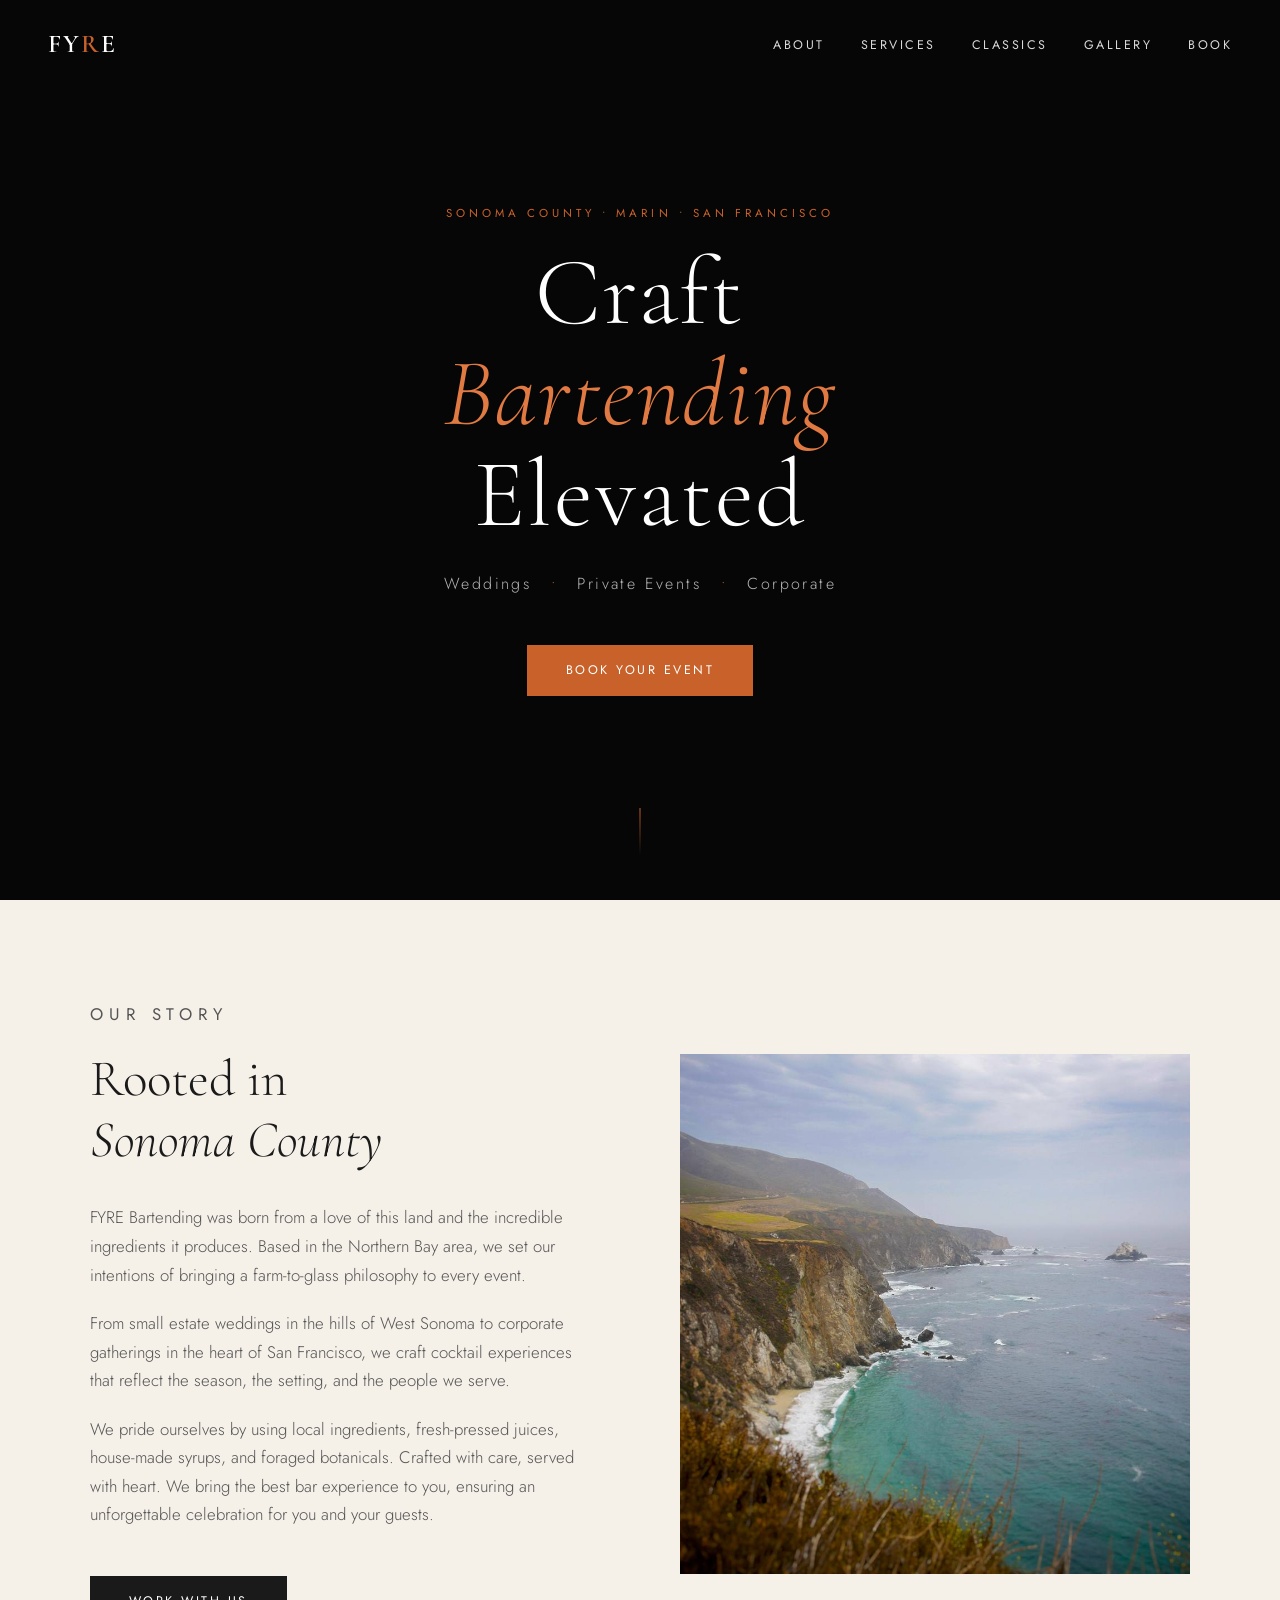
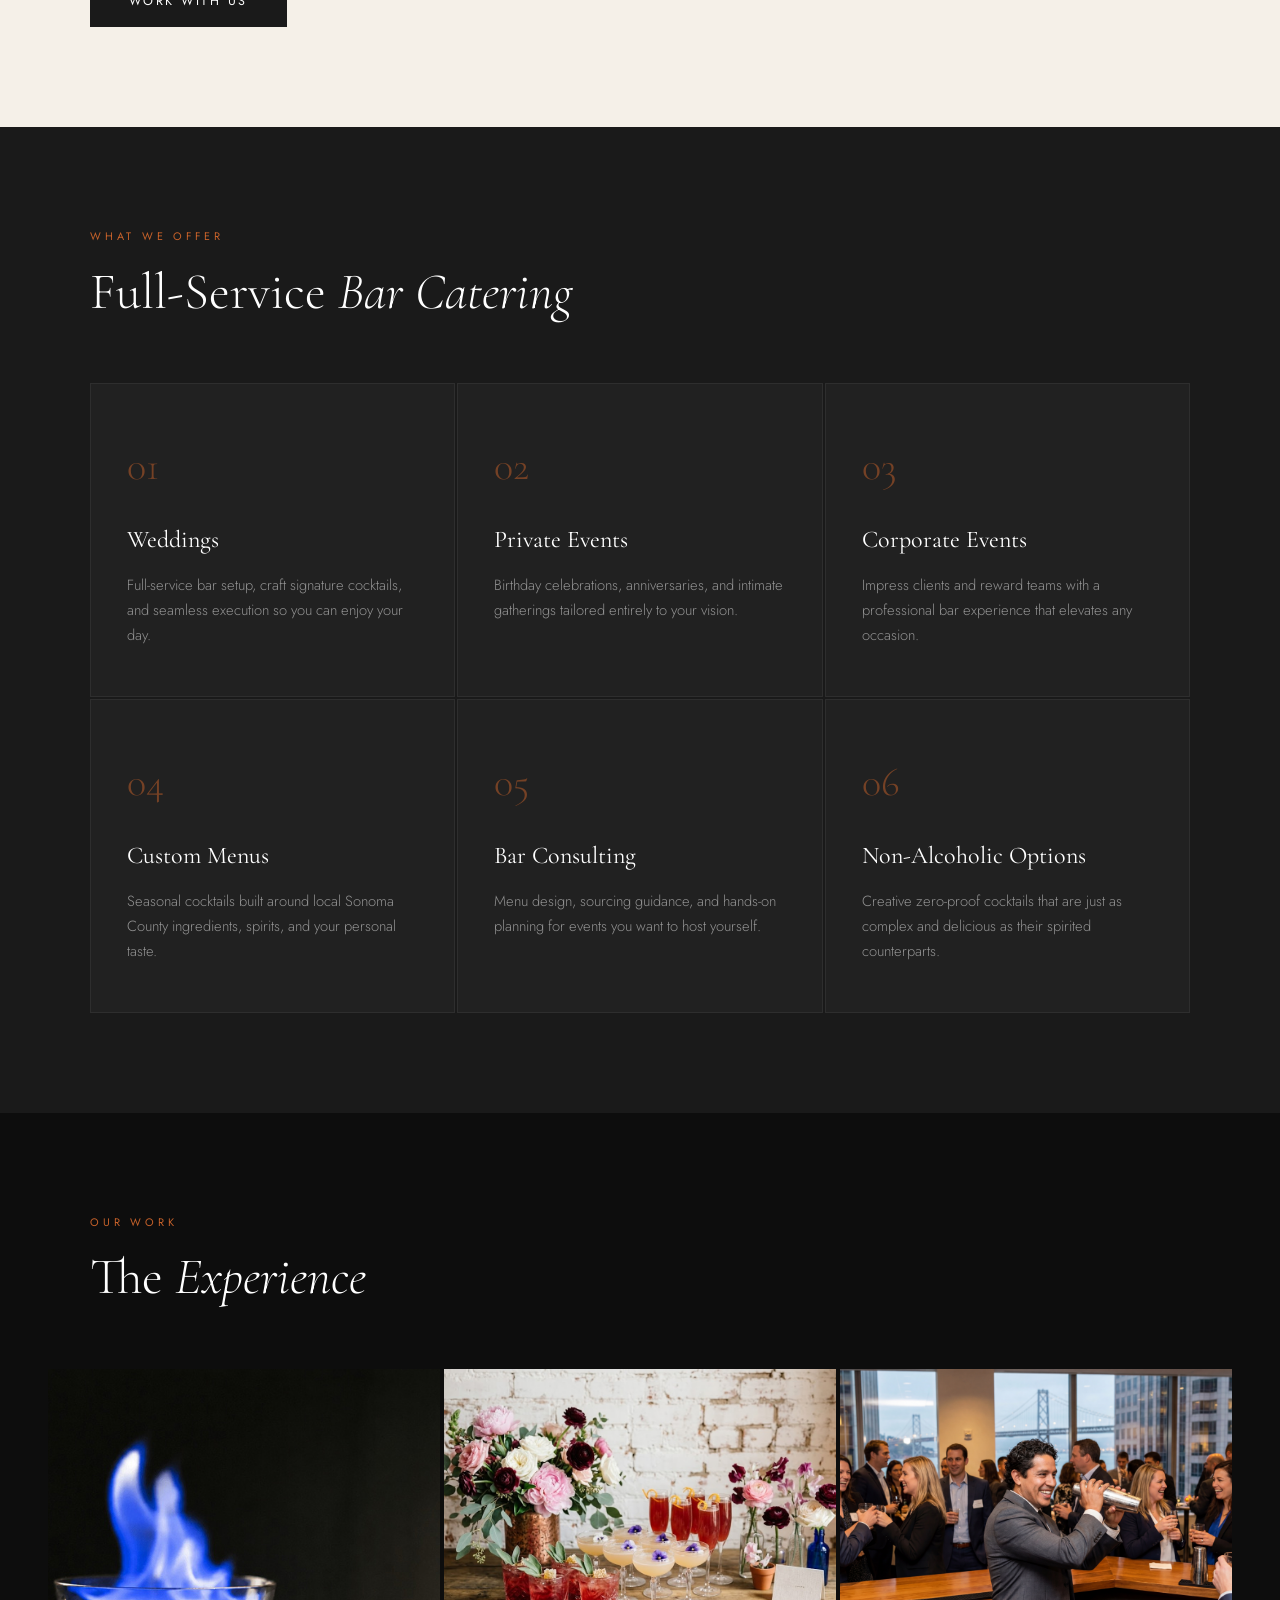
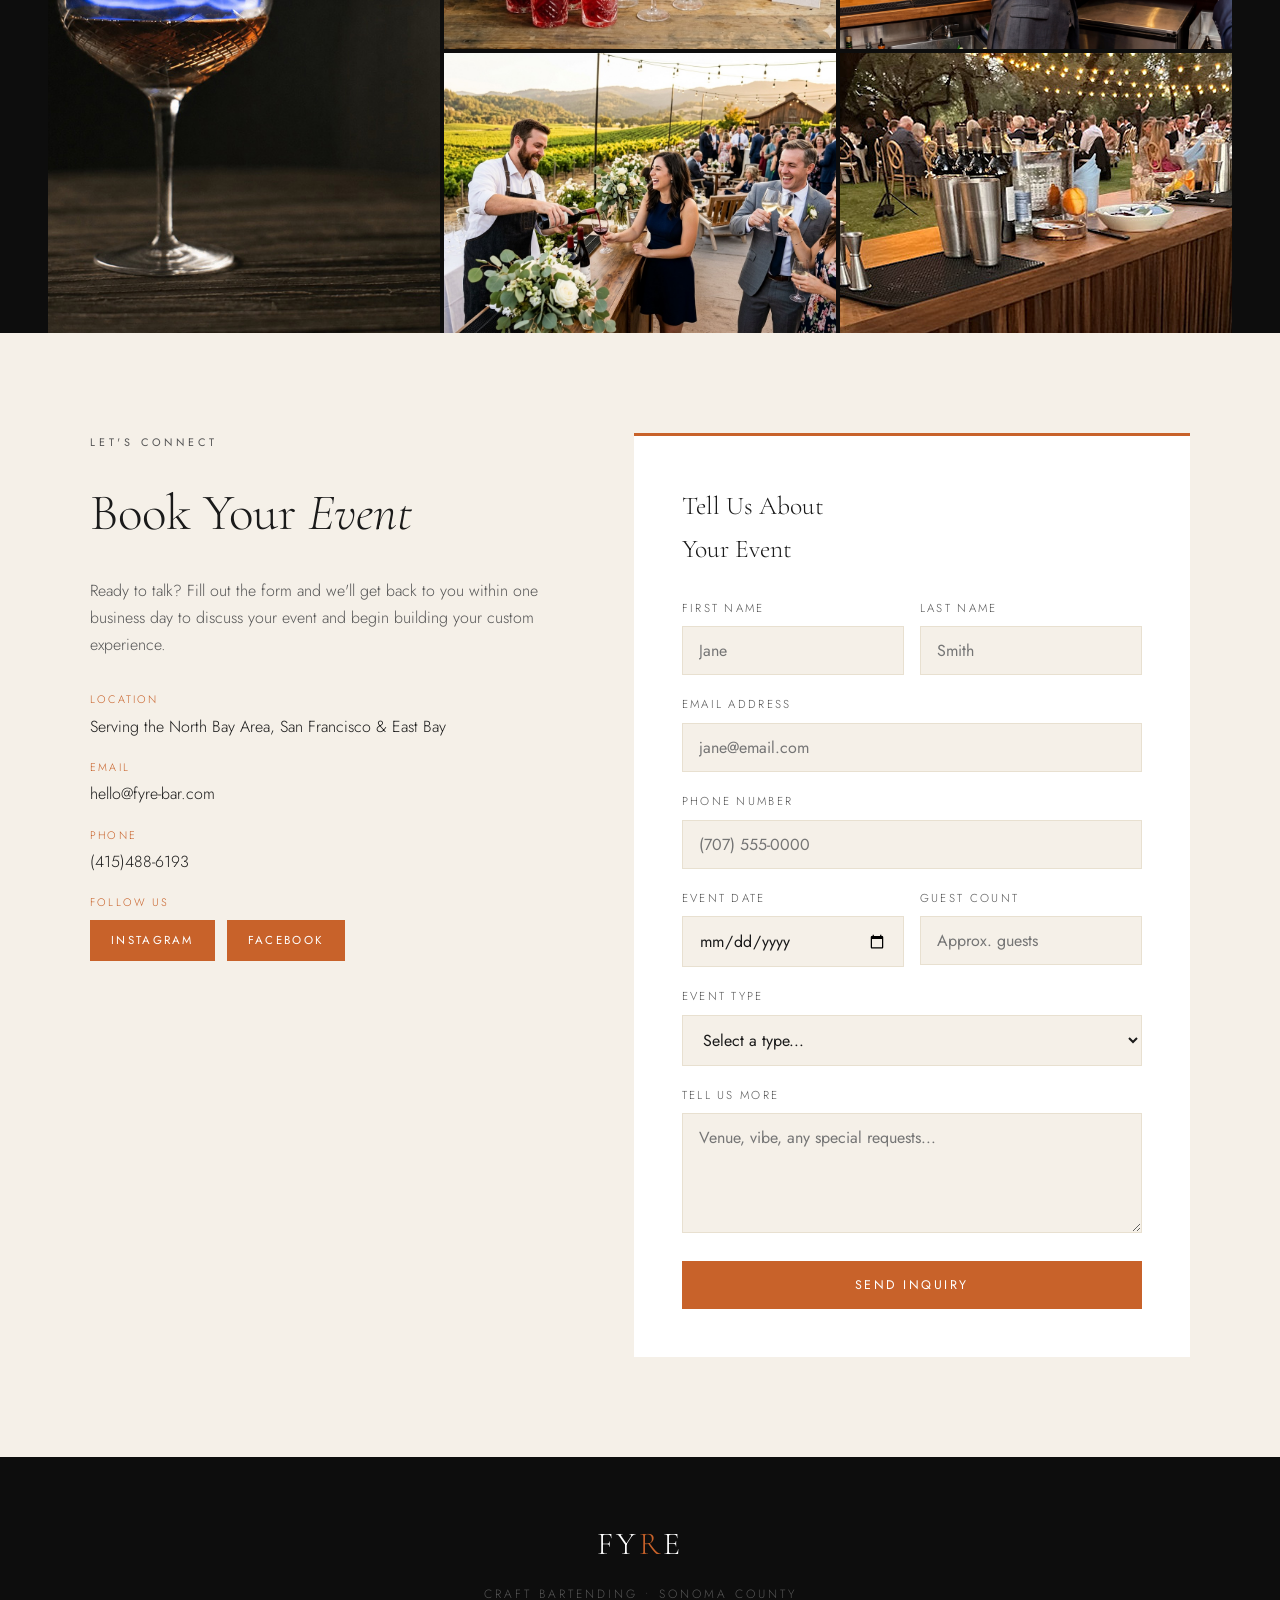
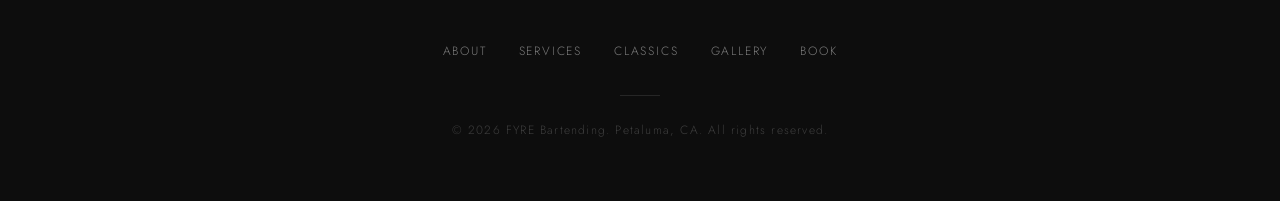
==== commit 851c495f: "Add files via upload" ====
--- a/index.html
+++ b/index.html
@@ -4,6 +4,18 @@
 <meta charset="UTF-8">
 <meta name="viewport" content="width=device-width, initial-scale=1.0">
 <title>FYRE Bartending - Sonoma County</title>
+<meta name="description" content="Premium mobile bartending for weddings, private parties, and corporate events across Sonoma County, Marin, and the San Francisco Bay Area. Farm-to-glass cocktails from a Petaluma-based, RBS-certified bar team.">
+<link rel="canonical" href="https://fyre-bar.com/">
+<meta property="og:type" content="website">
+<meta property="og:url" content="https://fyre-bar.com/">
+<meta property="og:site_name" content="FYRE Bartending">
+<meta property="og:title" content="FYRE Bartending — Craft Bartending, Sonoma County">
+<meta property="og:description" content="Premium mobile bartending for weddings, private parties, and corporate events across Sonoma County, Marin, and the San Francisco Bay Area. Farm-to-glass cocktails from a Petaluma-based, RBS-certified bar team.">
+<meta property="og:image" content="https://fyre-bar.com/images/gallery-1.jpg">
+<meta name="twitter:card" content="summary_large_image">
+<meta name="twitter:title" content="FYRE Bartending — Craft Bartending, Sonoma County">
+<meta name="twitter:description" content="Premium mobile bartending for weddings, private parties, and corporate events across Sonoma County, Marin, and the San Francisco Bay Area. Farm-to-glass cocktails from a Petaluma-based, RBS-certified bar team.">
+<meta name="twitter:image" content="https://fyre-bar.com/images/gallery-1.jpg">
 <link rel="preconnect" href="https://fonts.googleapis.com">
 <link rel="preconnect" href="https://fonts.gstatic.com" crossorigin>
 <link href="https://fonts.googleapis.com/css2?family=Cormorant+Garamond:ital,wght@0,300;0,400;0,600;1,300;1,400&family=Jost:wght@300;400;500&display=swap" rel="stylesheet">
@@ -812,171 +824,7 @@
   }
 }
 
-    /* ===== FAQ / ANSWERS ===== */
-    .faq { background-color: var(--white); }
-    .faq-list { display: grid; grid-template-columns: repeat(2, 1fr); gap: 40px 48px; margin-top: 48px; }
-    .faq-item { border-top: 1px solid var(--cream-dk); padding-top: 22px; }
-    .faq-q { font-family: var(--font-head); font-size: 1.25rem; font-weight: 600; color: var(--text-dark); margin-bottom: 10px; }
-    .faq-a { font-size: 0.95rem; color: var(--text-mid); margin-bottom: 12px; }
-    .faq-more { font-size: 0.72rem; letter-spacing: 0.18em; text-transform: uppercase; color: var(--ember); text-decoration: none; }
-    .faq-more:hover { color: var(--ember-lt); }
-    .faq-all { margin-top: 48px; text-align: center; }
-    .faq-all a { font-size: 0.78rem; letter-spacing: 0.2em; text-transform: uppercase; color: var(--ember); text-decoration: none; border-bottom: 1px solid var(--ember); padding-bottom: 4px; }
-    @media (max-width: 760px) { .faq-list { grid-template-columns: 1fr; gap: 32px; } }
-
-  </style>
-  <!-- Structured data: LocalBusiness -->
-  <script type="application/ld+json">
-  {
-    "@context": "https://schema.org",
-    "@type": "LocalBusiness",
-    "@id": "https://fyre-bar.com/#business",
-    "name": "FYRE Bartending",
-    "alternateName": "FYRE Bartenders",
-    "description": "FYRE Bartending is a premium mobile bartending service based in Petaluma, California, offering farm-to-glass craft cocktails using local, seasonal ingredients for weddings, corporate events, and private parties across Sonoma County, Marin County, and San Francisco.",
-    "url": "https://fyre-bar.com/",
-    "telephone": "+1-415-488-6193",
-    "email": "hello@fyre-bar.com",
-    "priceRange": "$-$$",
-    "address": {
-      "@type": "PostalAddress",
-      "addressLocality": "Petaluma",
-      "addressRegion": "CA",
-      "addressCountry": "US"
-    },
-    "areaServed": [
-      { "@type": "AdministrativeArea", "name": "Sonoma County" },
-      { "@type": "AdministrativeArea", "name": "Marin County" },
-      { "@type": "AdministrativeArea", "name": "San Francisco" }
-    ],
-    "serviceType": [
-      "Mobile bartending",
-      "Wedding bartending",
-      "Corporate event bartending",
-      "Private party bartending",
-      "Craft cocktail catering"
-    ],
-    "hasOfferCatalog": {
-      "@type": "OfferCatalog",
-      "name": "Bartending Packages",
-      "itemListElement": [
-        {
-          "@type": "Offer",
-          "price": "500",
-          "priceCurrency": "USD",
-          "itemOffered": {
-            "@type": "Service",
-            "name": "Spark Package",
-            "description": "Up to 50 guests, 4 hours, dry hire, one RBS-certified bartender, basic bar tools."
-          }
-        },
-        {
-          "@type": "Offer",
-          "price": "895",
-          "priceCurrency": "USD",
-          "itemOffered": {
-            "@type": "Service",
-            "name": "Blaze Package",
-            "description": "Up to 75 guests, 4 hours, pop-up bar, coolers, ice, mixers, two signature cocktails."
-          }
-        },
-        {
-          "@type": "Offer",
-          "price": "1400",
-          "priceCurrency": "USD",
-          "itemOffered": {
-            "@type": "Service",
-            "name": "Inferno Package",
-            "description": "Up to 150 guests, 5 hours, two bartenders, full setup, decor, three signature cocktails, champagne service."
-          }
-        }
-      ]
-    }
-  }
-  </script>
-
-  <script type="application/ld+json">
-  {
-    "@context": "https://schema.org",
-    "@type": "FAQPage",
-    "@id": "https://fyre-bar.com/#faq",
-    "mainEntity": [
-      {
-        "@type": "Question",
-        "name": "How much does a mobile bartender cost in Sonoma County?",
-        "url": "https://fyre-bar.com/answers/mobile-bartender-cost-sonoma-county.html",
-        "acceptedAnswer": {
-          "@type": "Answer",
-          "text": "Expect roughly $500 to $1,400 per event in Sonoma County. The price is driven by guest count, hours of service, and whether the package includes the bar setup and mixers or only the bartender."
-        }
-      },
-      {
-        "@type": "Question",
-        "name": "Do I need to provide the alcohol for a mobile bar service?",
-        "url": "https://fyre-bar.com/answers/do-i-provide-alcohol-mobile-bar.html",
-        "acceptedAnswer": {
-          "@type": "Answer",
-          "text": "In California the host almost always buys the alcohol. Services without a liquor licence cannot legally sell it, so they supply the bartenders, bar, and mixers while you supply the bottles."
-        }
-      },
-      {
-        "@type": "Question",
-        "name": "How many bartenders do I need for my wedding?",
-        "url": "https://fyre-bar.com/answers/how-many-bartenders-for-my-wedding.html",
-        "acceptedAnswer": {
-          "@type": "Answer",
-          "text": "One bartender per 50 to 75 guests is the working rule, so most 100 to 150 guest weddings need two. Use the lower end if you are serving craft cocktails or running only one bar."
-        }
-      },
-      {
-        "@type": "Question",
-        "name": "What is dry hire bartending?",
-        "url": "https://fyre-bar.com/answers/what-is-dry-hire-bartending.html",
-        "acceptedAnswer": {
-          "@type": "Answer",
-          "text": "Dry hire means you buy the alcohol and the service brings the certified bartenders and equipment. It is the standard model for private events in California and usually the least expensive option."
-        }
-      },
-      {
-        "@type": "Question",
-        "name": "Do mobile bartenders need a license in California?",
-        "url": "https://fyre-bar.com/answers/do-mobile-bartenders-need-a-license-in-california.html",
-        "acceptedAnswer": {
-          "@type": "Answer",
-          "text": "Yes. Every alcohol server in California must hold RBS certification and be registered with ABC. A liquor licence is only needed to sell alcohol, which is why most mobile bars are dry hire."
-        }
-      },
-      {
-        "@type": "Question",
-        "name": "How far in advance should I book a bartender for a wedding?",
-        "url": "https://fyre-bar.com/answers/how-far-in-advance-to-book-a-wedding-bartender.html",
-        "acceptedAnswer": {
-          "@type": "Answer",
-          "text": "Six to nine months is the norm, and ten to twelve for a peak Saturday between May and October in Sonoma County. Bar service is booked late in the process, so the good ones go early."
-        }
-      },
-      {
-        "@type": "Question",
-        "name": "What is included in a mobile bar package?",
-        "url": "https://fyre-bar.com/answers/what-is-included-in-a-mobile-bar-package.html",
-        "acceptedAnswer": {
-          "@type": "Answer",
-          "text": "Expect the bar itself, certified bartenders, ice, coolers, mixers, garnishes, tools, and setup and breakdown. Alcohol is supplied by the host, and glassware often comes from the venue or a rental company."
-        }
-      },
-      {
-        "@type": "Question",
-        "name": "What are farm-to-glass cocktails?",
-        "url": "https://fyre-bar.com/answers/what-are-farm-to-glass-cocktails.html",
-        "acceptedAnswer": {
-          "@type": "Answer",
-          "text": "Farm-to-glass cocktails are built from local, seasonal ingredients using fresh-pressed juices, house-made syrups, and foraged botanicals rather than pre-made mixers, so the menu changes with the season."
-        }
-      }
-    ]
-  }
-  </script>
-
+</style>
 </head>
 
 <body>
@@ -987,8 +835,8 @@
   <ul class="nav-links">
     <li><a href="#about">About</a></li>
     <li><a href="#services">Services</a></li>
+    <li><a href="/classics">Classics</a></li>
     <li><a href="#gallery">Gallery</a></li>
-    <li><a href="/answers/">Answers</a></li>
     <li><a href="/book">Book</a></li>
   </ul>
 </nav>
@@ -1106,56 +954,6 @@
 </section>
 
 <!-- CONTACT / BOOKING -->
-<section class="section faq" id="faq">
-  <div class="section-inner">
-    <p class="section-label">Answers</p>
-    <h2 class="section-title">Common<br><em>Questions</em></h2>
-    <div class="faq-list">
-      <div class="faq-item">
-        <h3 class="faq-q">How much does a mobile bartender cost in Sonoma County?</h3>
-        <p class="faq-a">Expect roughly $500 to $1,400 per event in Sonoma County. The price is driven by guest count, hours of service, and whether the package includes the bar setup and mixers or only the bartender.</p>
-        <a class="faq-more" href="/answers/mobile-bartender-cost-sonoma-county.html">Read the full answer</a>
-      </div>
-      <div class="faq-item">
-        <h3 class="faq-q">Do I need to provide the alcohol for a mobile bar service?</h3>
-        <p class="faq-a">In California the host almost always buys the alcohol. Services without a liquor licence cannot legally sell it, so they supply the bartenders, bar, and mixers while you supply the bottles.</p>
-        <a class="faq-more" href="/answers/do-i-provide-alcohol-mobile-bar.html">Read the full answer</a>
-      </div>
-      <div class="faq-item">
-        <h3 class="faq-q">How many bartenders do I need for my wedding?</h3>
-        <p class="faq-a">One bartender per 50 to 75 guests is the working rule, so most 100 to 150 guest weddings need two. Use the lower end if you are serving craft cocktails or running only one bar.</p>
-        <a class="faq-more" href="/answers/how-many-bartenders-for-my-wedding.html">Read the full answer</a>
-      </div>
-      <div class="faq-item">
-        <h3 class="faq-q">What is dry hire bartending?</h3>
-        <p class="faq-a">Dry hire means you buy the alcohol and the service brings the certified bartenders and equipment. It is the standard model for private events in California and usually the least expensive option.</p>
-        <a class="faq-more" href="/answers/what-is-dry-hire-bartending.html">Read the full answer</a>
-      </div>
-      <div class="faq-item">
-        <h3 class="faq-q">Do mobile bartenders need a license in California?</h3>
-        <p class="faq-a">Yes. Every alcohol server in California must hold RBS certification and be registered with ABC. A liquor licence is only needed to sell alcohol, which is why most mobile bars are dry hire.</p>
-        <a class="faq-more" href="/answers/do-mobile-bartenders-need-a-license-in-california.html">Read the full answer</a>
-      </div>
-      <div class="faq-item">
-        <h3 class="faq-q">How far in advance should I book a bartender for a wedding?</h3>
-        <p class="faq-a">Six to nine months is the norm, and ten to twelve for a peak Saturday between May and October in Sonoma County. Bar service is booked late in the process, so the good ones go early.</p>
-        <a class="faq-more" href="/answers/how-far-in-advance-to-book-a-wedding-bartender.html">Read the full answer</a>
-      </div>
-      <div class="faq-item">
-        <h3 class="faq-q">What is included in a mobile bar package?</h3>
-        <p class="faq-a">Expect the bar itself, certified bartenders, ice, coolers, mixers, garnishes, tools, and setup and breakdown. Alcohol is supplied by the host, and glassware often comes from the venue or a rental company.</p>
-        <a class="faq-more" href="/answers/what-is-included-in-a-mobile-bar-package.html">Read the full answer</a>
-      </div>
-      <div class="faq-item">
-        <h3 class="faq-q">What are farm-to-glass cocktails?</h3>
-        <p class="faq-a">Farm-to-glass cocktails are built from local, seasonal ingredients using fresh-pressed juices, house-made syrups, and foraged botanicals rather than pre-made mixers, so the menu changes with the season.</p>
-        <a class="faq-more" href="/answers/what-are-farm-to-glass-cocktails.html">Read the full answer</a>
-      </div>
-    </div>
-    <p class="faq-all"><a href="/answers/">See all answers</a></p>
-  </div>
-</section>
-
 <section class="section contact" id="contact">
   <div class="section-inner">
     <div class="contact-grid">
@@ -1256,9 +1054,9 @@
   <ul class="footer-links">
     <li><a href="#about">About</a></li>
     <li><a href="#services">Services</a></li>
+    <li><a href="/classics">Classics</a></li>
     <li><a href="#gallery">Gallery</a></li>
-    <li><a href="/answers/">Answers</a></li>
-    <li><a href="#contact">Book</a></li>
+    <li><a href="/book">Book</a></li>
   </ul>
   <div class="footer-divider"></div>
   <p class="footer-copy">&copy; 2026 FYRE Bartending. Petaluma, CA. All rights reserved.</p>
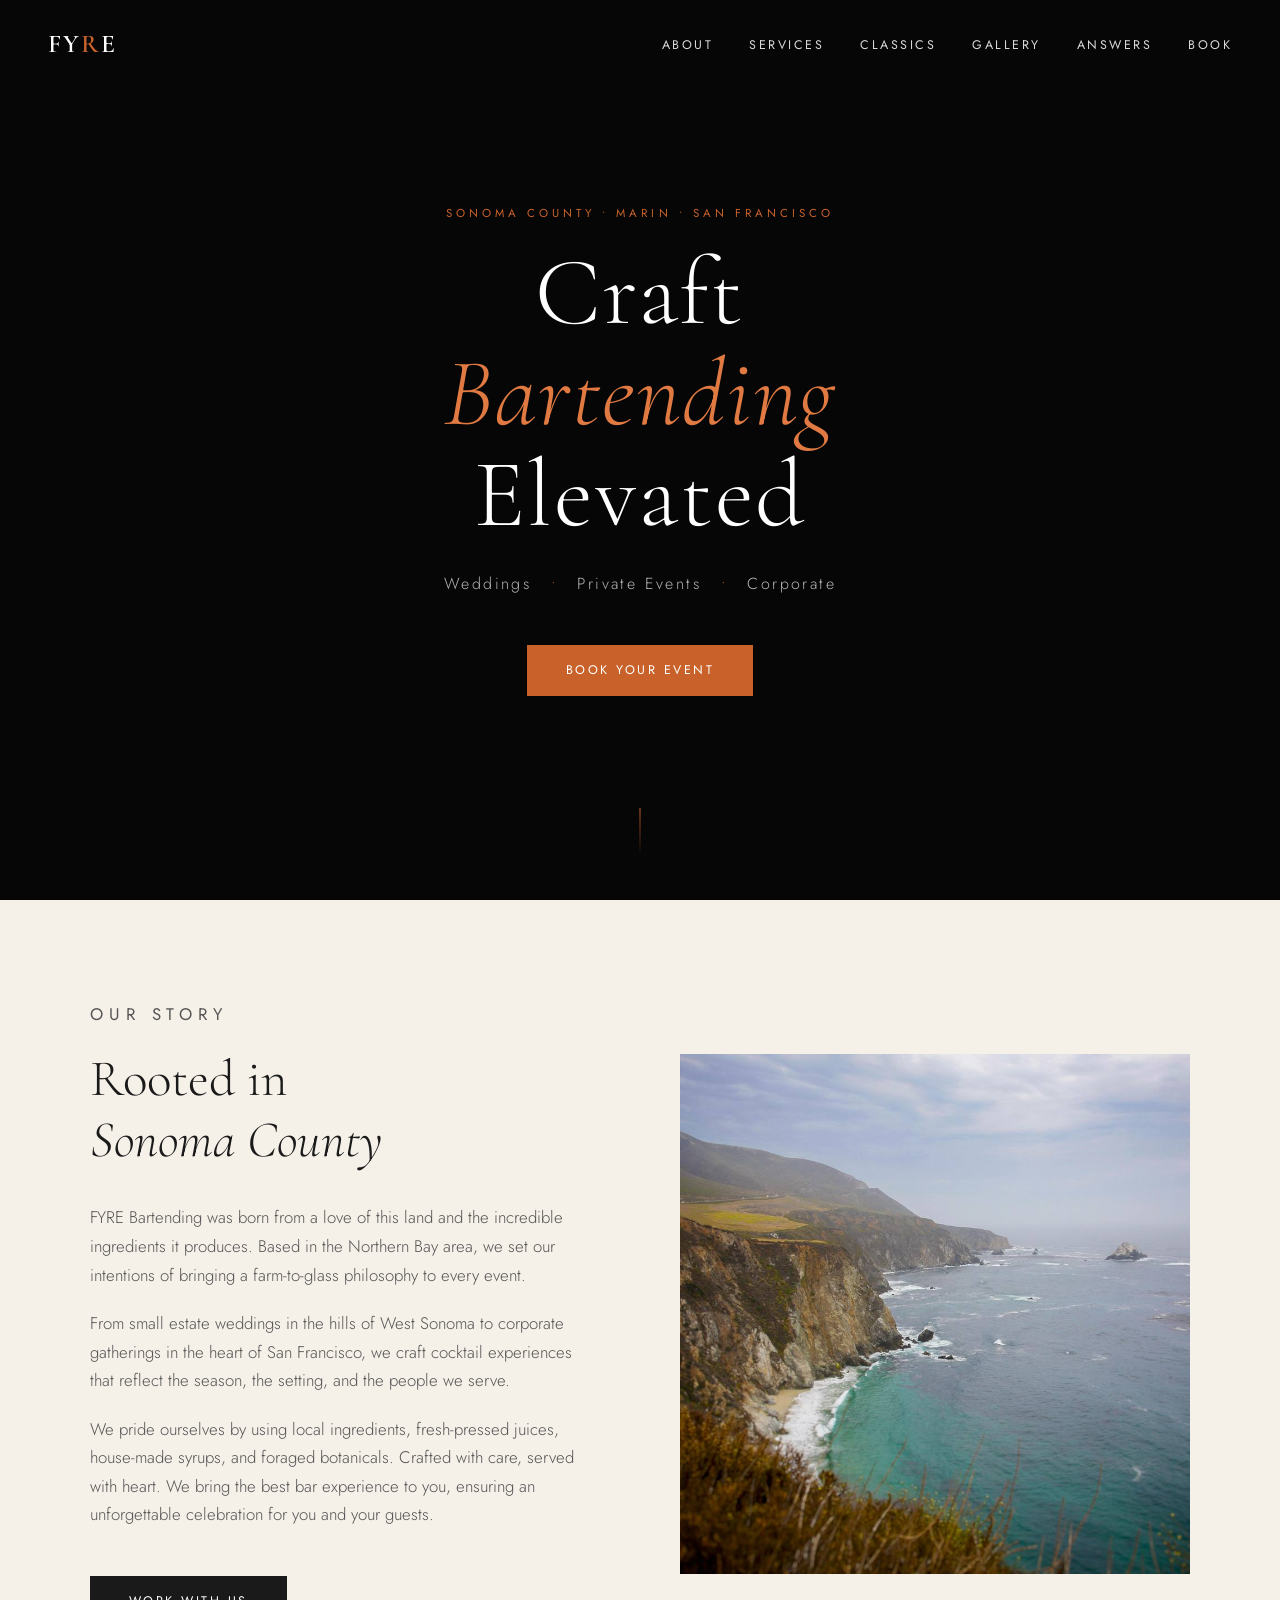
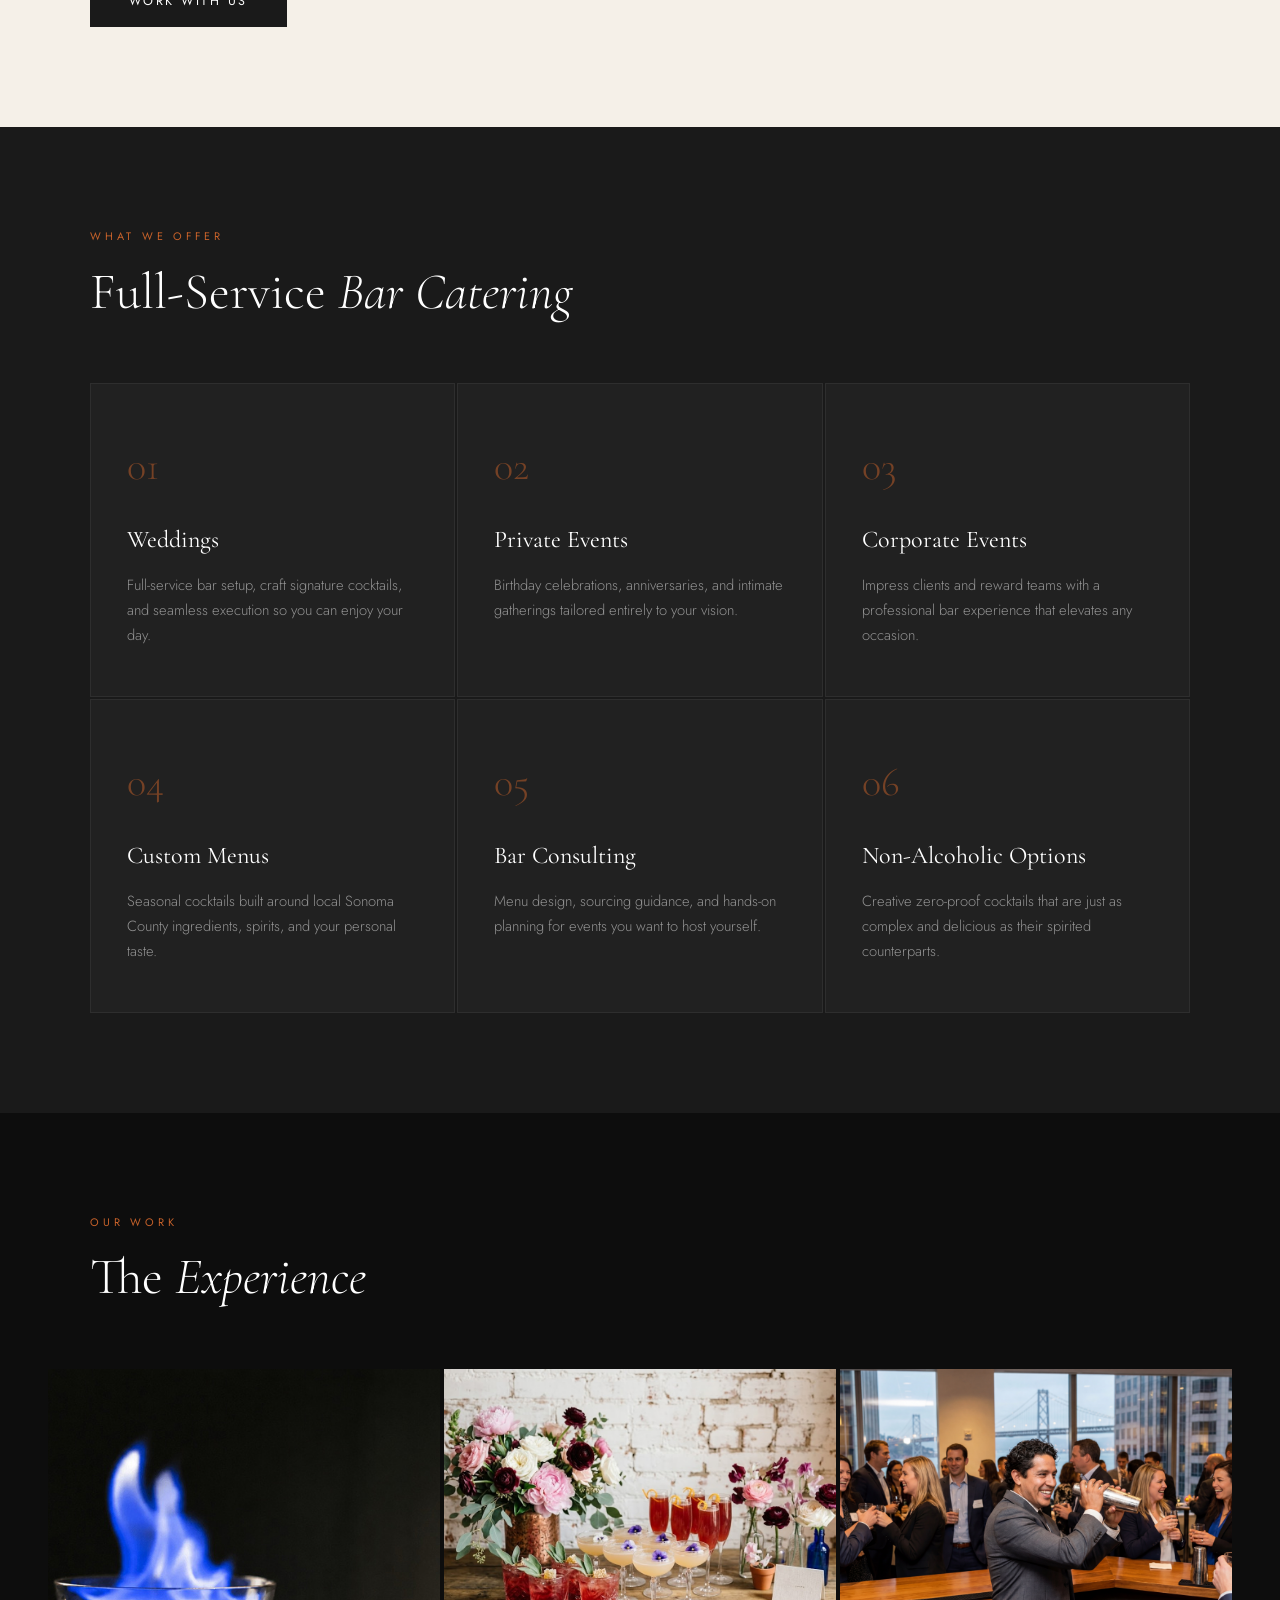
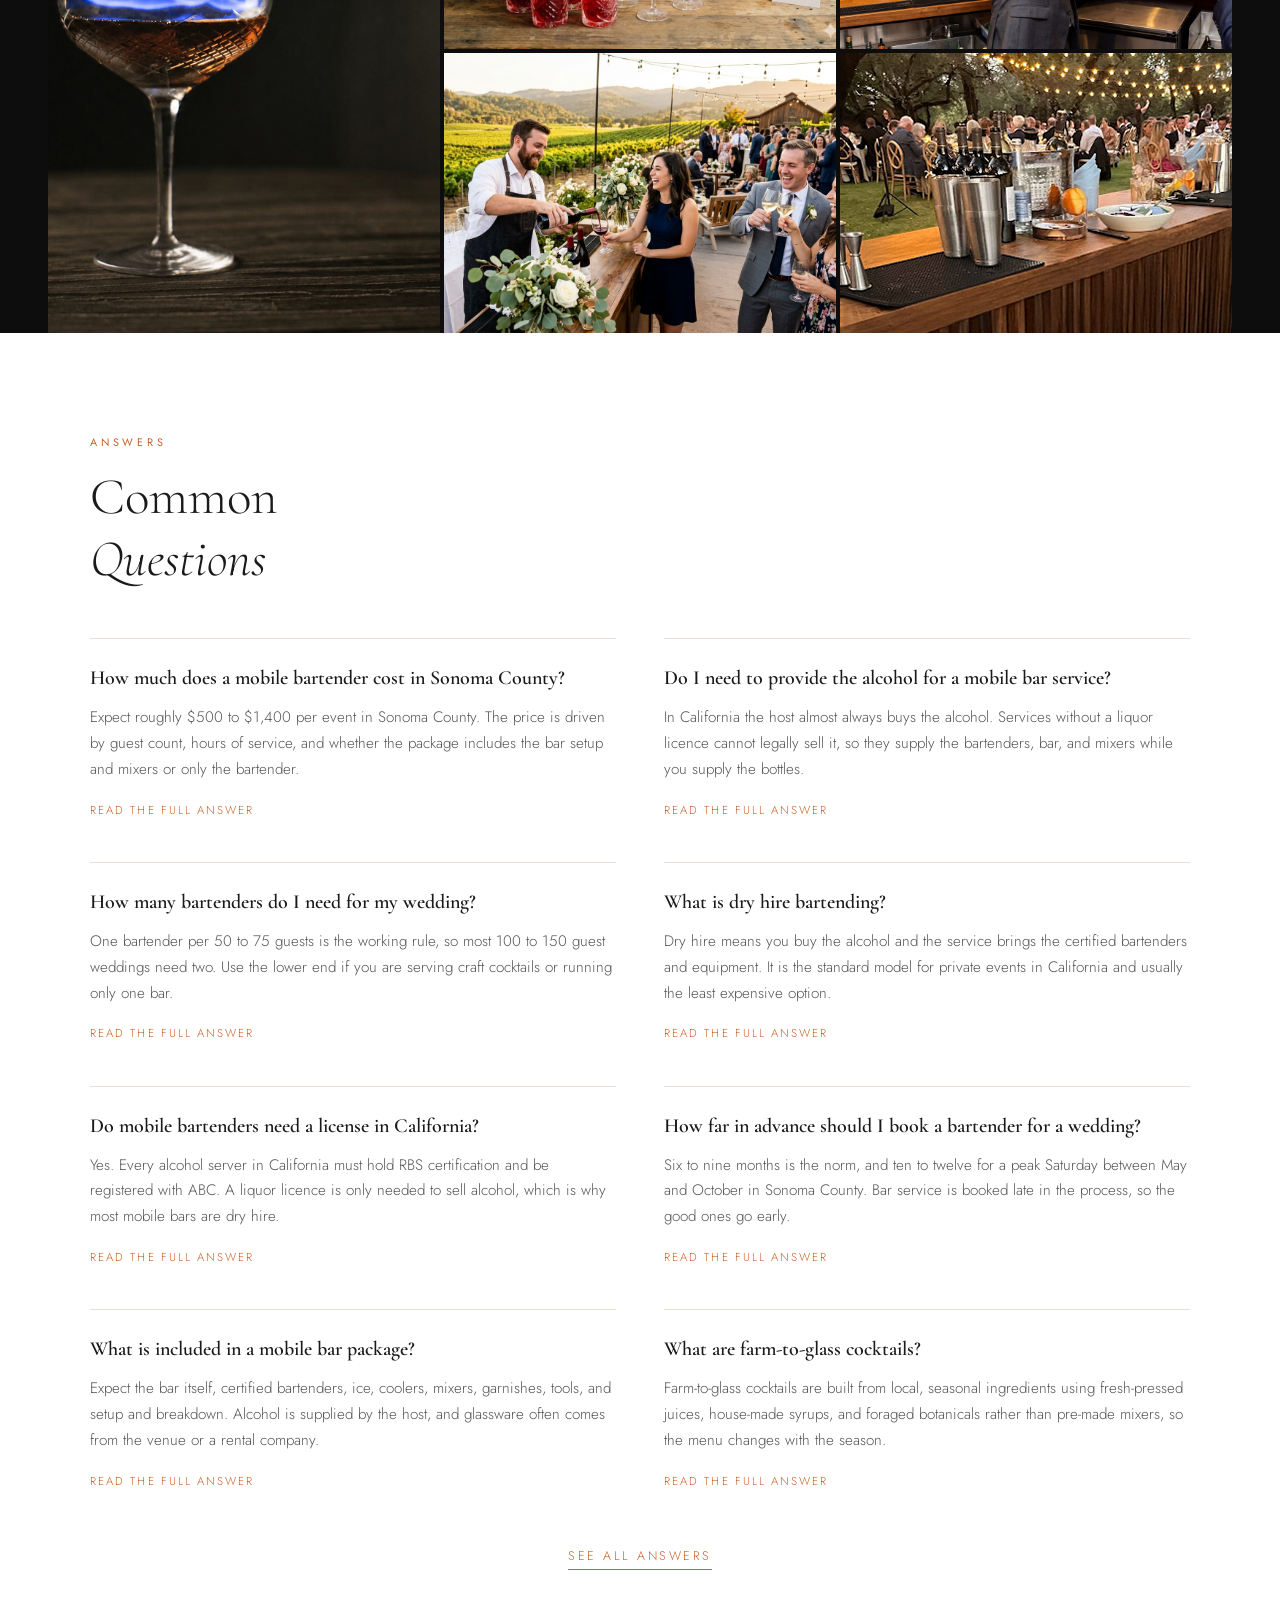
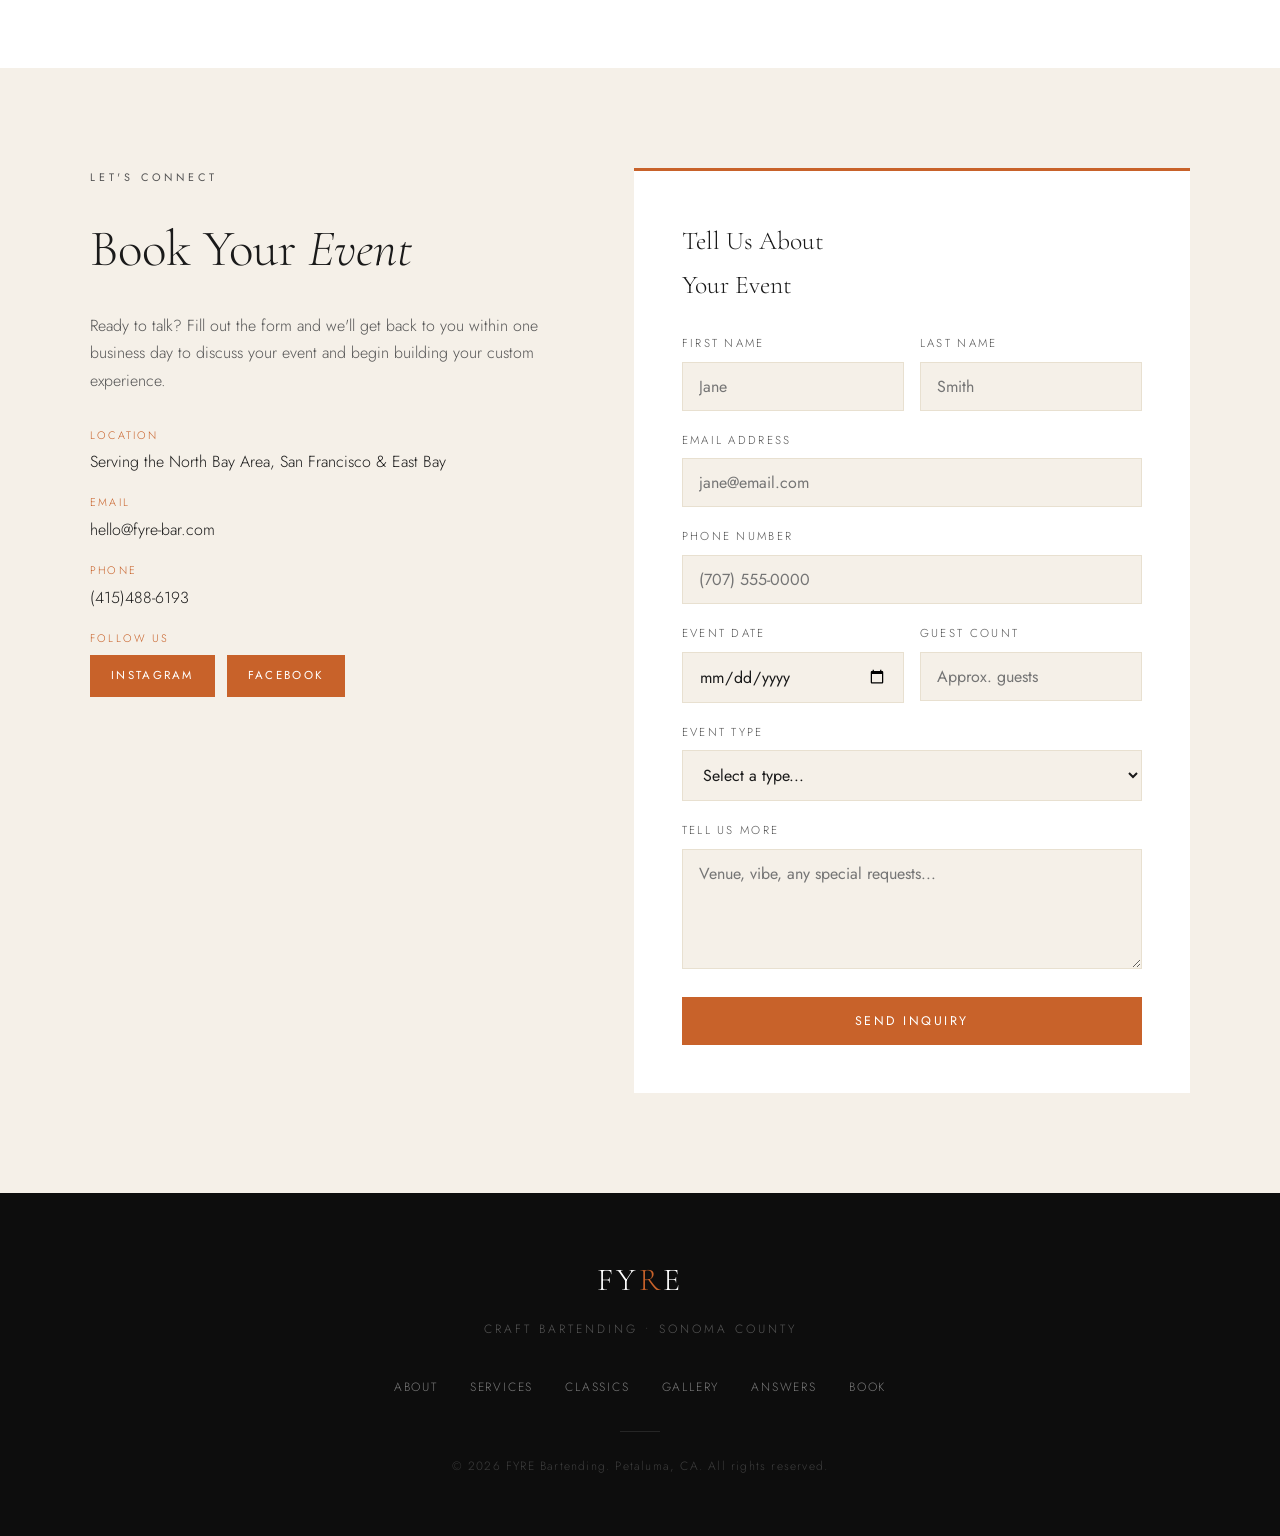
==== commit d9d62156: "Restore Answers nav links and homepage FAQ section Re-adds the Answers item to the nav and footer, t" ====
--- a/index.html
+++ b/index.html
@@ -824,7 +824,103 @@
   }
 }
 
+
+    /* ===== FAQ / ANSWERS ===== */
+    .faq { background-color: var(--white); }
+    .faq-list { display: grid; grid-template-columns: repeat(2, 1fr); gap: 40px 48px; margin-top: 48px; }
+    .faq-item { border-top: 1px solid var(--cream-dk); padding-top: 22px; }
+    .faq-q { font-family: var(--font-head); font-size: 1.25rem; font-weight: 600; color: var(--text-dark); margin-bottom: 10px; }
+    .faq-a { font-size: 0.95rem; color: var(--text-mid); margin-bottom: 12px; }
+    .faq-more { font-size: 0.72rem; letter-spacing: 0.18em; text-transform: uppercase; color: var(--ember); text-decoration: none; }
+    .faq-more:hover { color: var(--ember-lt); }
+    .faq-all { margin-top: 48px; text-align: center; }
+    .faq-all a { font-size: 0.78rem; letter-spacing: 0.2em; text-transform: uppercase; color: var(--ember); text-decoration: none; border-bottom: 1px solid var(--ember); padding-bottom: 4px; }
+    @media (max-width: 760px) { .faq-list { grid-template-columns: 1fr; gap: 32px; } }
+
 </style>
+
+<script type="application/ld+json">
+{
+  "@context": "https://schema.org",
+  "@type": "FAQPage",
+  "@id": "https://fyre-bar.com/#faq",
+  "mainEntity": [
+    {
+      "@type": "Question",
+      "name": "How much does a mobile bartender cost in Sonoma County?",
+      "url": "https://fyre-bar.com/answers/mobile-bartender-cost-sonoma-county.html",
+      "acceptedAnswer": {
+        "@type": "Answer",
+        "text": "Expect roughly $500 to $1,400 per event in Sonoma County. The price is driven by guest count, hours of service, and whether the package includes the bar setup and mixers or only the bartender."
+      }
+    },
+    {
+      "@type": "Question",
+      "name": "Do I need to provide the alcohol for a mobile bar service?",
+      "url": "https://fyre-bar.com/answers/do-i-provide-alcohol-mobile-bar.html",
+      "acceptedAnswer": {
+        "@type": "Answer",
+        "text": "In California the host almost always buys the alcohol. Services without a liquor licence cannot legally sell it, so they supply the bartenders, bar, and mixers while you supply the bottles."
+      }
+    },
+    {
+      "@type": "Question",
+      "name": "How many bartenders do I need for my wedding?",
+      "url": "https://fyre-bar.com/answers/how-many-bartenders-for-my-wedding.html",
+      "acceptedAnswer": {
+        "@type": "Answer",
+        "text": "One bartender per 50 to 75 guests is the working rule, so most 100 to 150 guest weddings need two. Use the lower end if you are serving craft cocktails or running only one bar."
+      }
+    },
+    {
+      "@type": "Question",
+      "name": "What is dry hire bartending?",
+      "url": "https://fyre-bar.com/answers/what-is-dry-hire-bartending.html",
+      "acceptedAnswer": {
+        "@type": "Answer",
+        "text": "Dry hire means you buy the alcohol and the service brings the certified bartenders and equipment. It is the standard model for private events in California and usually the least expensive option."
+      }
+    },
+    {
+      "@type": "Question",
+      "name": "Do mobile bartenders need a license in California?",
+      "url": "https://fyre-bar.com/answers/do-mobile-bartenders-need-a-license-in-california.html",
+      "acceptedAnswer": {
+        "@type": "Answer",
+        "text": "Yes. Every alcohol server in California must hold RBS certification and be registered with ABC. A liquor licence is only needed to sell alcohol, which is why most mobile bars are dry hire."
+      }
+    },
+    {
+      "@type": "Question",
+      "name": "How far in advance should I book a bartender for a wedding?",
+      "url": "https://fyre-bar.com/answers/how-far-in-advance-to-book-a-wedding-bartender.html",
+      "acceptedAnswer": {
+        "@type": "Answer",
+        "text": "Six to nine months is the norm, and ten to twelve for a peak Saturday between May and October in Sonoma County. Bar service is booked late in the process, so the good ones go early."
+      }
+    },
+    {
+      "@type": "Question",
+      "name": "What is included in a mobile bar package?",
+      "url": "https://fyre-bar.com/answers/what-is-included-in-a-mobile-bar-package.html",
+      "acceptedAnswer": {
+        "@type": "Answer",
+        "text": "Expect the bar itself, certified bartenders, ice, coolers, mixers, garnishes, tools, and setup and breakdown. Alcohol is supplied by the host, and glassware often comes from the venue or a rental company."
+      }
+    },
+    {
+      "@type": "Question",
+      "name": "What are farm-to-glass cocktails?",
+      "url": "https://fyre-bar.com/answers/what-are-farm-to-glass-cocktails.html",
+      "acceptedAnswer": {
+        "@type": "Answer",
+        "text": "Farm-to-glass cocktails are built from local, seasonal ingredients using fresh-pressed juices, house-made syrups, and foraged botanicals rather than pre-made mixers, so the menu changes with the season."
+      }
+    }
+  ]
+}
+</script>
+
 </head>
 
 <body>
@@ -837,6 +933,7 @@
     <li><a href="#services">Services</a></li>
     <li><a href="/classics">Classics</a></li>
     <li><a href="#gallery">Gallery</a></li>
+    <li><a href="/answers/">Answers</a></li>
     <li><a href="/book">Book</a></li>
   </ul>
 </nav>
@@ -950,6 +1047,56 @@
     <div class="gallery-item">
       <img src="images/gallery-5.jpg" alt="Gallery photo 5">
     </div>
+  </div>
+</section>
+
+<section class="section faq" id="faq">
+  <div class="section-inner">
+    <p class="section-label">Answers</p>
+    <h2 class="section-title">Common<br><em>Questions</em></h2>
+    <div class="faq-list">
+      <div class="faq-item">
+        <h3 class="faq-q">How much does a mobile bartender cost in Sonoma County?</h3>
+        <p class="faq-a">Expect roughly $500 to $1,400 per event in Sonoma County. The price is driven by guest count, hours of service, and whether the package includes the bar setup and mixers or only the bartender.</p>
+        <a class="faq-more" href="/answers/mobile-bartender-cost-sonoma-county.html">Read the full answer</a>
+      </div>
+      <div class="faq-item">
+        <h3 class="faq-q">Do I need to provide the alcohol for a mobile bar service?</h3>
+        <p class="faq-a">In California the host almost always buys the alcohol. Services without a liquor licence cannot legally sell it, so they supply the bartenders, bar, and mixers while you supply the bottles.</p>
+        <a class="faq-more" href="/answers/do-i-provide-alcohol-mobile-bar.html">Read the full answer</a>
+      </div>
+      <div class="faq-item">
+        <h3 class="faq-q">How many bartenders do I need for my wedding?</h3>
+        <p class="faq-a">One bartender per 50 to 75 guests is the working rule, so most 100 to 150 guest weddings need two. Use the lower end if you are serving craft cocktails or running only one bar.</p>
+        <a class="faq-more" href="/answers/how-many-bartenders-for-my-wedding.html">Read the full answer</a>
+      </div>
+      <div class="faq-item">
+        <h3 class="faq-q">What is dry hire bartending?</h3>
+        <p class="faq-a">Dry hire means you buy the alcohol and the service brings the certified bartenders and equipment. It is the standard model for private events in California and usually the least expensive option.</p>
+        <a class="faq-more" href="/answers/what-is-dry-hire-bartending.html">Read the full answer</a>
+      </div>
+      <div class="faq-item">
+        <h3 class="faq-q">Do mobile bartenders need a license in California?</h3>
+        <p class="faq-a">Yes. Every alcohol server in California must hold RBS certification and be registered with ABC. A liquor licence is only needed to sell alcohol, which is why most mobile bars are dry hire.</p>
+        <a class="faq-more" href="/answers/do-mobile-bartenders-need-a-license-in-california.html">Read the full answer</a>
+      </div>
+      <div class="faq-item">
+        <h3 class="faq-q">How far in advance should I book a bartender for a wedding?</h3>
+        <p class="faq-a">Six to nine months is the norm, and ten to twelve for a peak Saturday between May and October in Sonoma County. Bar service is booked late in the process, so the good ones go early.</p>
+        <a class="faq-more" href="/answers/how-far-in-advance-to-book-a-wedding-bartender.html">Read the full answer</a>
+      </div>
+      <div class="faq-item">
+        <h3 class="faq-q">What is included in a mobile bar package?</h3>
+        <p class="faq-a">Expect the bar itself, certified bartenders, ice, coolers, mixers, garnishes, tools, and setup and breakdown. Alcohol is supplied by the host, and glassware often comes from the venue or a rental company.</p>
+        <a class="faq-more" href="/answers/what-is-included-in-a-mobile-bar-package.html">Read the full answer</a>
+      </div>
+      <div class="faq-item">
+        <h3 class="faq-q">What are farm-to-glass cocktails?</h3>
+        <p class="faq-a">Farm-to-glass cocktails are built from local, seasonal ingredients using fresh-pressed juices, house-made syrups, and foraged botanicals rather than pre-made mixers, so the menu changes with the season.</p>
+        <a class="faq-more" href="/answers/what-are-farm-to-glass-cocktails.html">Read the full answer</a>
+      </div>
+    </div>
+    <p class="faq-all"><a href="/answers/">See all answers</a></p>
   </div>
 </section>
 
@@ -1056,6 +1203,7 @@
     <li><a href="#services">Services</a></li>
     <li><a href="/classics">Classics</a></li>
     <li><a href="#gallery">Gallery</a></li>
+    <li><a href="/answers/">Answers</a></li>
     <li><a href="/book">Book</a></li>
   </ul>
   <div class="footer-divider"></div>
